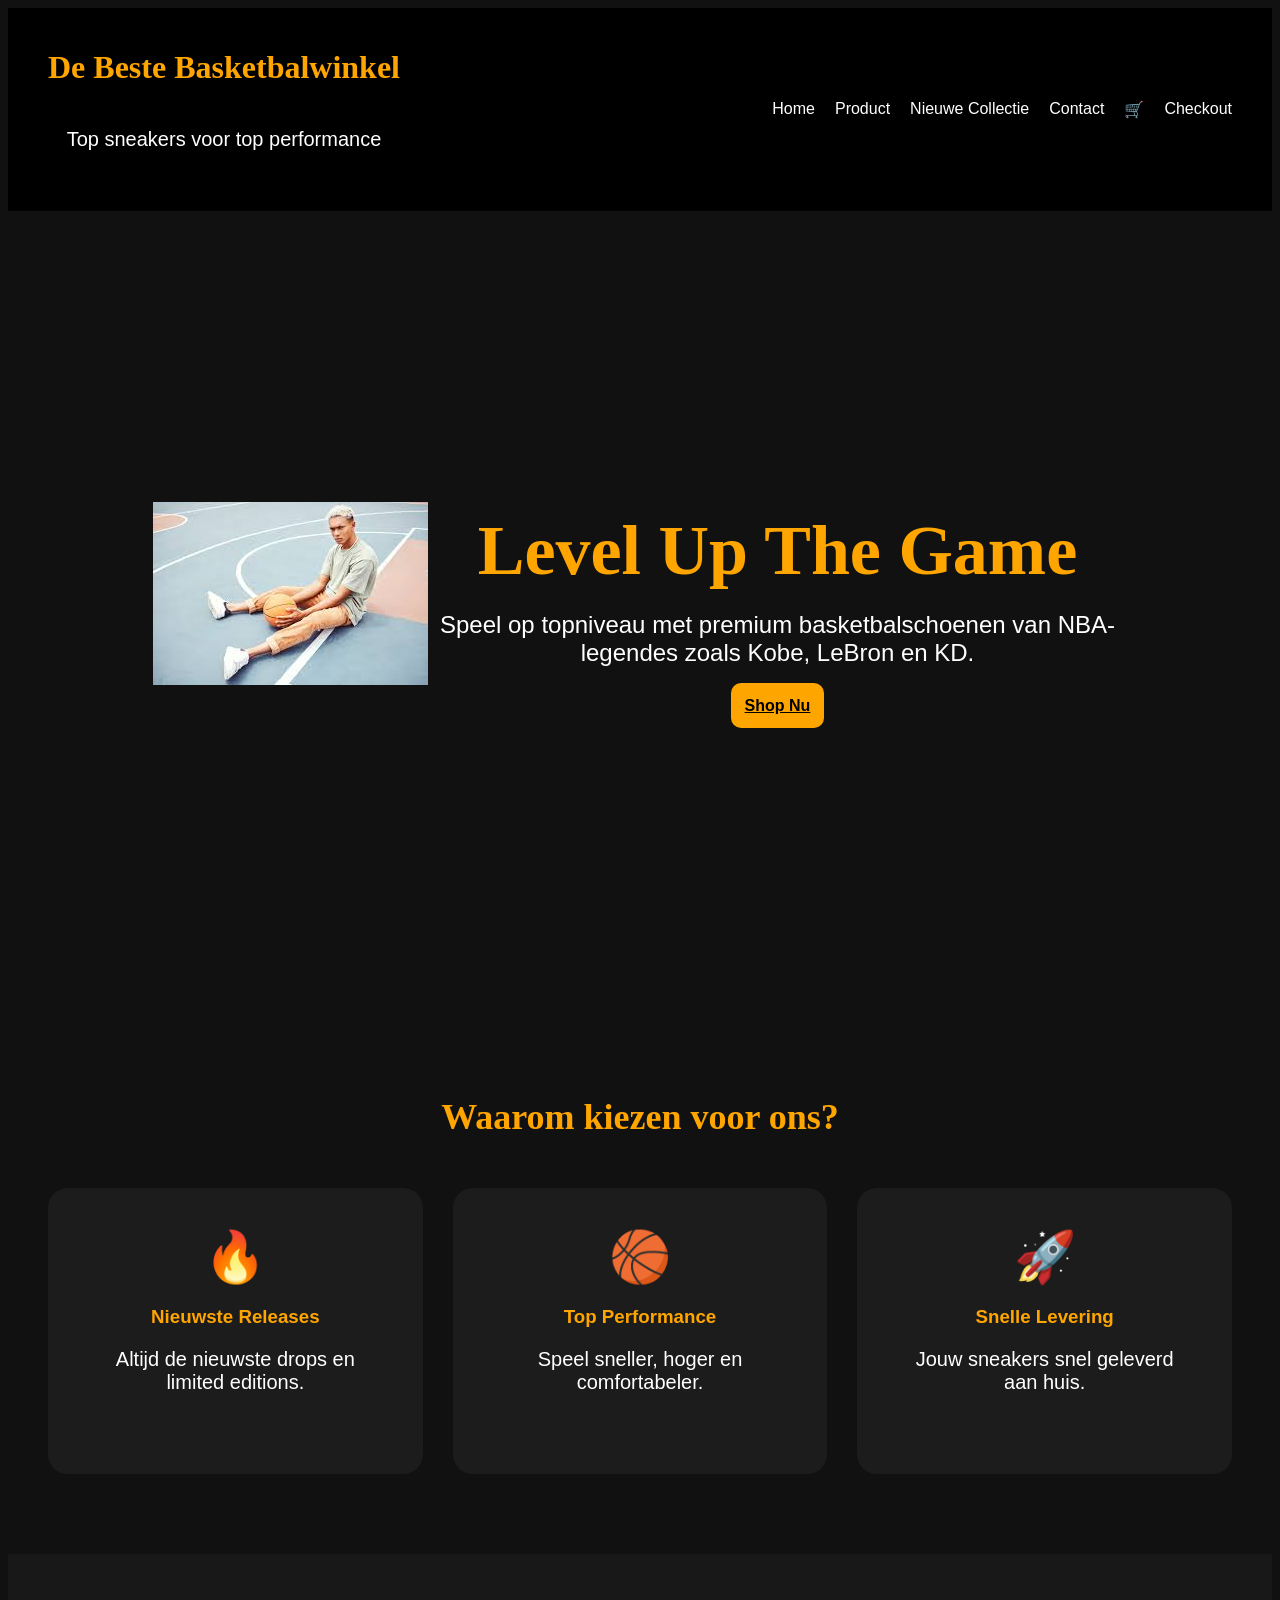
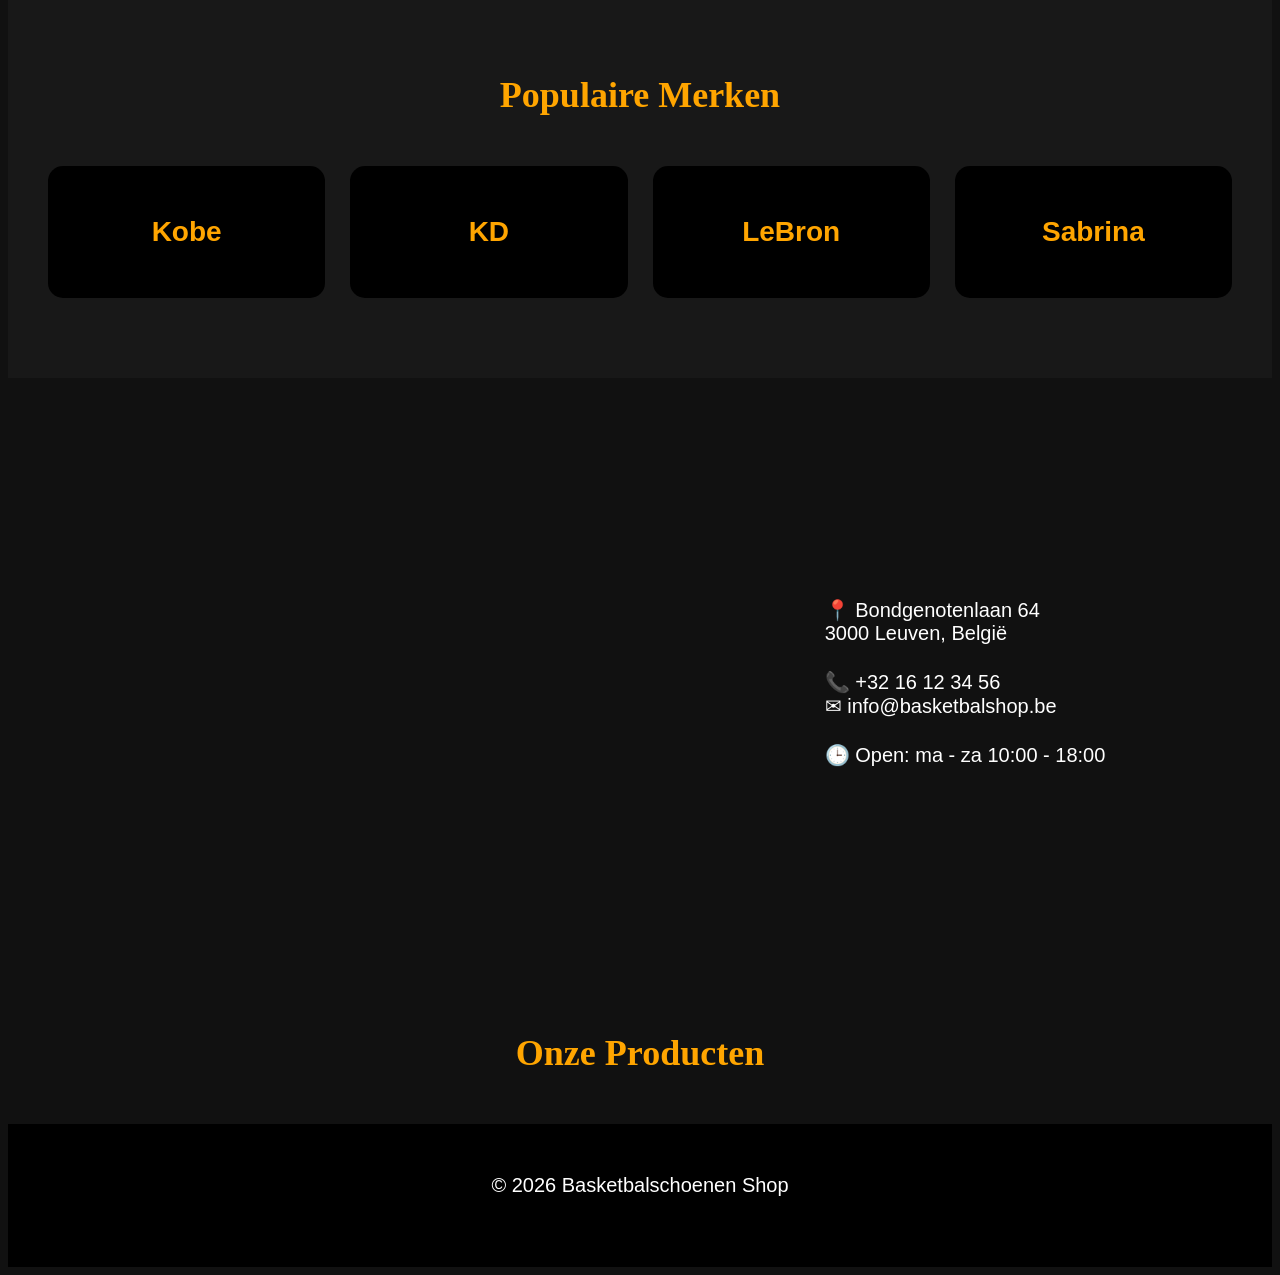
==== eindopdracht/index.html @ e30e9bcf "update" ====
<!DOCTYPE html>
<html lang="nl">
<head>
  <meta charset="UTF-8">
  <meta name="viewport" content="width=device-width, initial-scale=1.0">
  <title>Home - Basketbalschoenen</title>

  <link href="https://fonts.googleapis.com/css2?family=Playfair+Display:wght@400;700&display=swap" rel="stylesheet">
  <link rel="stylesheet" href="css/stylesheet.css">

  <script src="app.js" defer></script>
  <script src="javascript/script.js" defer></script>
  <script>
        // Vul de lijst zodra de pagina geladen is
        toonProducten();
    </script>
</head>

<body>

<header>
  <div class="title-box">
    <h1>De Beste Basketbalwinkel</h1>
    <p>Top sneakers voor top performance</p>
  </div>

  <nav>
    <a href="index.html">Home</a>
    <a href="product.html">Product</a>
    <a href="Nieuwe-collectie.html">Nieuwe Collectie</a>
    <a href="contact.html">Contact</a>
    <a href="winkelmandje.html">🛒</a>
    <a href="checkout.html">Checkout</a>
  </nav>
</header>

<!-- HERO -->
<section class="hero">

  <img src="afbeeldingen/background.jpg" class="hero-bg" alt="basketbal achtergrond">
  <div class="overlay"></div>

  <div class="hero-content">
    <h2>Level Up The Game</h2>

    <p>
      Speel op topniveau met premium basketbalschoenen van NBA-legendes zoals Kobe, LeBron en KD.
    </p>

    <!-- FIX: geen losse product.html meer -->
    <a href="#productenLijst" class="btn">Shop Nu</a>
  </div>

</section>

<!-- FEATURES -->
<section class="home-section">

  <h2>Waarom kiezen voor ons?</h2>

  <div class="grid-3">

    <div class="feature-box">
      <span>🔥</span>
      <h3>Nieuwste Releases</h3>
      <p>Altijd de nieuwste drops en limited editions.</p>
    </div>

    <div class="feature-box">
      <span>🏀</span>
      <h3>Top Performance</h3>
      <p>Speel sneller, hoger en comfortabeler.</p>
    </div>

    <div class="feature-box">
      <span>🚀</span>
      <h3>Snelle Levering</h3>
      <p>Jouw sneakers snel geleverd aan huis.</p>
    </div>

  </div>

</section>

<!-- BRANDS -->
<section class="brands">

  <h2>Populaire Merken</h2>

  <div class="brand-grid">

    <div class="brand-card">Kobe</div>
    <div class="brand-card">KD</div>
    <div class="brand-card">LeBron</div>
    <div class="brand-card">Sabrina</div>

  </div>
</section>

<!-- LOCATION -->
<section class="location-wrapper">

  <div class="location">
    <iframe src="https://www.google.com/maps/embed?pb=!1m18!1m12!1m3!1d1258.681137729597!2d4.707081265455961!3d50.88000497866437!2m3!1f0!2f0!3f0!3m2!1i1024!2i768!4f13.1!3m3!1m2!1s0x47c160d6bc8ad693%3A0x123373d90d53b047!2sBondgenotenlaan%2064%2C%203000%20Leuven!5e0!3m2!1snl!2sbe!4v1779960051372!5m2!1snl!2sbe"
      width="600"
      height="450"
      style="border:0;"
      allowfullscreen=""
      loading="lazy">
    </iframe>
  </div>

  <div class="location-info">
    <p>
      📍 Bondgenotenlaan 64<br>
      3000 Leuven, België
    </p>

    <p>
      📞 +32 16 12 34 56<br>
      ✉ info@basketbalshop.be
    </p>

    <p>
      🕒 Open: ma - za 10:00 - 18:00
    </p>
  </div>

</section>

<!-- 🆕 PRODUCTEN (FIX) -->
<section class="products-section">

  <h2>Onze Producten</h2>

  <ul id="productenLijst"></ul>

</section>

<footer>
  <p>© 2026 Basketbalschoenen Shop</p>
</footer>


</script>

</body>
</html>
---- eindopdracht/css/stylesheet.css ----
html {
  -webkit-box-sizing: border-box;
  -moz-box-sizing: border-box;
  box-sizing: border-box;
}

*, *:before, *:after {
  -webkit-box-sizing: inherit;
  -moz-box-sizing: inherit;
  box-sizing: inherit;
}

body {
    background: #111111;
    color: #FFFFFF;
    font-family: 'Poppins', sans-serif;
}
h1, h2 {
  font-family: 'Poppins', serif;
}

/* ALGEMEEN */

body p {
    text-align: center;
    color: #FFFFFF;
    margin-top: 20px;
    margin-bottom: 40px;
    font-size: 20px;
}

h2 {
    text-align: center;
    margin-top: 40px;
    font-size: 36px;
    color: #FFA500;
}

/* HEADER */

header {
    background: #000000;
    padding: 20px 40px;
    display: flex;
    justify-content: space-between;
    align-items: center;
    flex-wrap: wrap;
}

.title-box {
    display: flex;
    flex-direction: column;
}

header h1 {
    color: #FFA500;
    font-size: 32px;
}

nav {
    display: flex;
    gap: 20px;
    flex-wrap: wrap;
    justify-content: center;
}

nav a {
    color: #FFFFFF;
    text-decoration: none;
    font-size: 16px;
    position: relative;
}

nav a:hover {
    color: #FFA500;
}

nav a::after {
    position: absolute;
    left: 0;
    bottom: -5px;
    width: 0%;
    height: 2px;
    background: #FFA500;
}

nav a:hover::after {
    width: 100%;
}

/* HERO */

.hero {
    position: relative;
    height: 85vh;

    display: flex;
    justify-content: center;
    align-items: center;

    text-align: center;
}

.overlay {
    position: absolute;
    background: #000000;
}

.hero-content {
    position: relative;
    z-index: 2;
    max-width: 700px;
}

.hero-content h2 {
    font-size: 70px;
    color: #FFA500;
    margin-bottom: 20px;
}

.hero-content p {
    font-size: 24px;
    margin-bottom: 30px;
}

/* SEARCH */

.search-bar {
    display: flex;
    justify-content: center;
    margin-top: 30px;
    gap: 15px;
    flex-wrap: wrap;
}

.search-bar input,
#sortSelect {
    padding: 14px;
    border: none;
    border-radius: 10px;
    font-size: 16px;
}

.search-bar input {
    width: 320px;
}

/* FILTERS */

.filters {
    display: flex;
    justify-content: center;
    gap: 15px;
    margin-top: 30px;
    flex-wrap: wrap;
}

.filter-btn {
    padding: 12px 20px;
    border: none;
    border-radius: 10px;
    background: #FFA500;
    color: #000000;
    font-weight: bold;
}

.filter-btn:hover {
    background: #FFFFFF;
}

/* PRODUCTEN */

.products {
    display: flex;
    flex-wrap: wrap;
    justify-content: center;
    gap: 40px;
    padding: 40px;
}

/* CARDS */

.card {
    background: #1C1C1C;
    width: 300px;
    border-radius: 20px;
    overflow: hidden;
    border: 1px solid #222222;
}

.card img {
    width: 100%;
    height: 250px;
    display: block;
}

.card img {
    object-fit: cover; /* Zorgt dat alle afbeeldingen dezelfde grootte hebben zonder uitrekken */
}

.card-content {
    padding: 20px;
}

.card-content h3 {
    margin-bottom: 10px;
    font-size: 22px;
    line-height: 1.4;
}

.price {
    color: #FFA500;
    font-size: 24px;
    margin: 15px 0;
    font-weight: bold;
}

/* BUTTON */

.btn {
    width: 100%;
    padding: 14px;

    border: none;
    border-radius: 10px;

    background: #FFA500;
    color: #000000;

    font-size: 16px;
    font-weight: bold;
}

.btn:hover {
    background: #FFFFFF;
}

.checkout-container {
    display: flex;
    justify-content: center;
    margin: 40px 0;
}

.checkout-container .btn {
    width: 250px;
    text-align: center;
    text-decoration: none;
}
/* HOME */

.home-section {
    padding: 80px 40px;
}

.grid-3 {
    display: grid;
    grid-template-columns: repeat(auto-fit,minmax(250px,1fr));
    gap: 30px;
    margin-top: 50px;
}

.feature-box {
    background: #1C1C1C;
    padding: 40px;
    border-radius: 20px;
    text-align: center;
}

.feature-box span {
    font-size: 50px;
}

.feature-box h3 {
    margin: 20px 0;
    color: #FFA500;
}

/* BRANDS */

.brands {
    padding: 80px 40px;
    background: #181818;
}

.brand-grid {
    display: grid;
    grid-template-columns: repeat(auto-fit,minmax(200px,1fr));
    gap: 25px;
    margin-top: 50px;
}

.brand-card {
    background: #000000;
    padding: 50px;
    text-align: center;

    border-radius: 15px;

    font-size: 28px;
    font-weight: bold;

    color: #FFA500;
}

.brand-card:hover {
    background: #FFA500;
    color: #000000;
}

/* CONTACT */

.contact-container {
    max-width: 700px;
    margin: 50px auto;

    background: #1C1C1C;

    padding: 40px;
    border-radius: 15px;

    text-align: center;
}

.contact-container h2 {
    color: #FFA500;
    margin-bottom: 20px;
    font-size: 32px;
}

.contact-container p {
    margin-bottom: 30px;
    color: #CCCCCC;
}

.contact-form {
    display: flex;
    flex-direction: column;
    gap: 20px;
}

.contact-form input,
.contact-form textarea {
    padding: 14px;
    border: none;
    border-radius: 10px;
    font-size: 16px;
}

.contact-form label {
    text-align: left;
    font-weight: bold;
    color: #FFA500;
}

.error {
    color: #FF0000;
    font-size: 14px;
    text-align: left;
}

#successMessage {
    color: #90EE90;
    margin-top: 20px;
    font-weight: bold;
}

/* FOOTER */

footer {
    background: #000000;
    text-align: center;
    padding: 30px;
    margin-top: 50px;
    color: #999999;
}

/* ===== LOCATION SECTION ===== */
.location-wrapper {
    display: flex;
    justify-content: center;
    align-items: center;
    gap: 50px;
    padding: 80px 40px;
    flex-wrap: wrap; /* zorgt voor responsive gedrag op kleine schermen */
}

.location iframe {
    width: 600px;
    max-width: 100%;
    border-radius: 15px;
}

.location-info {
    max-width: 350px;
}

.location-info p {
    text-align: left;
    margin-bottom: 25px;
}
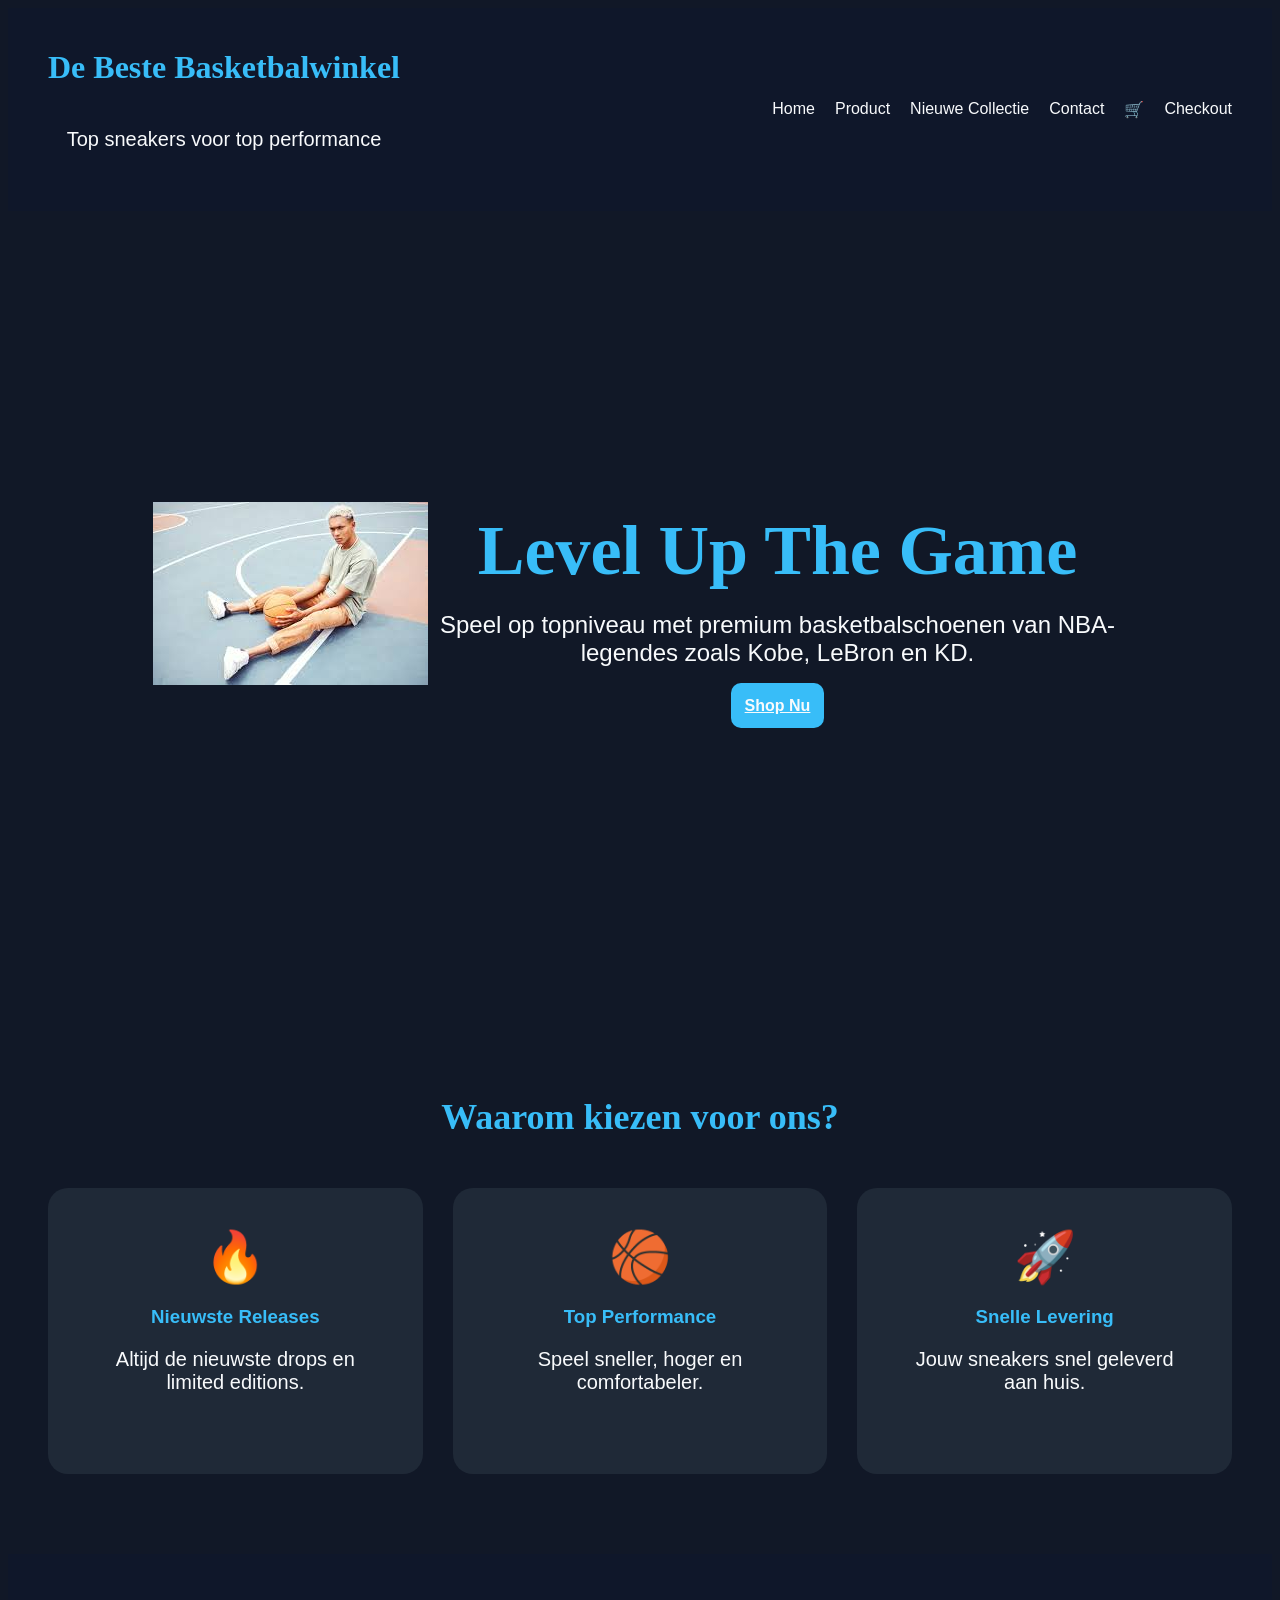
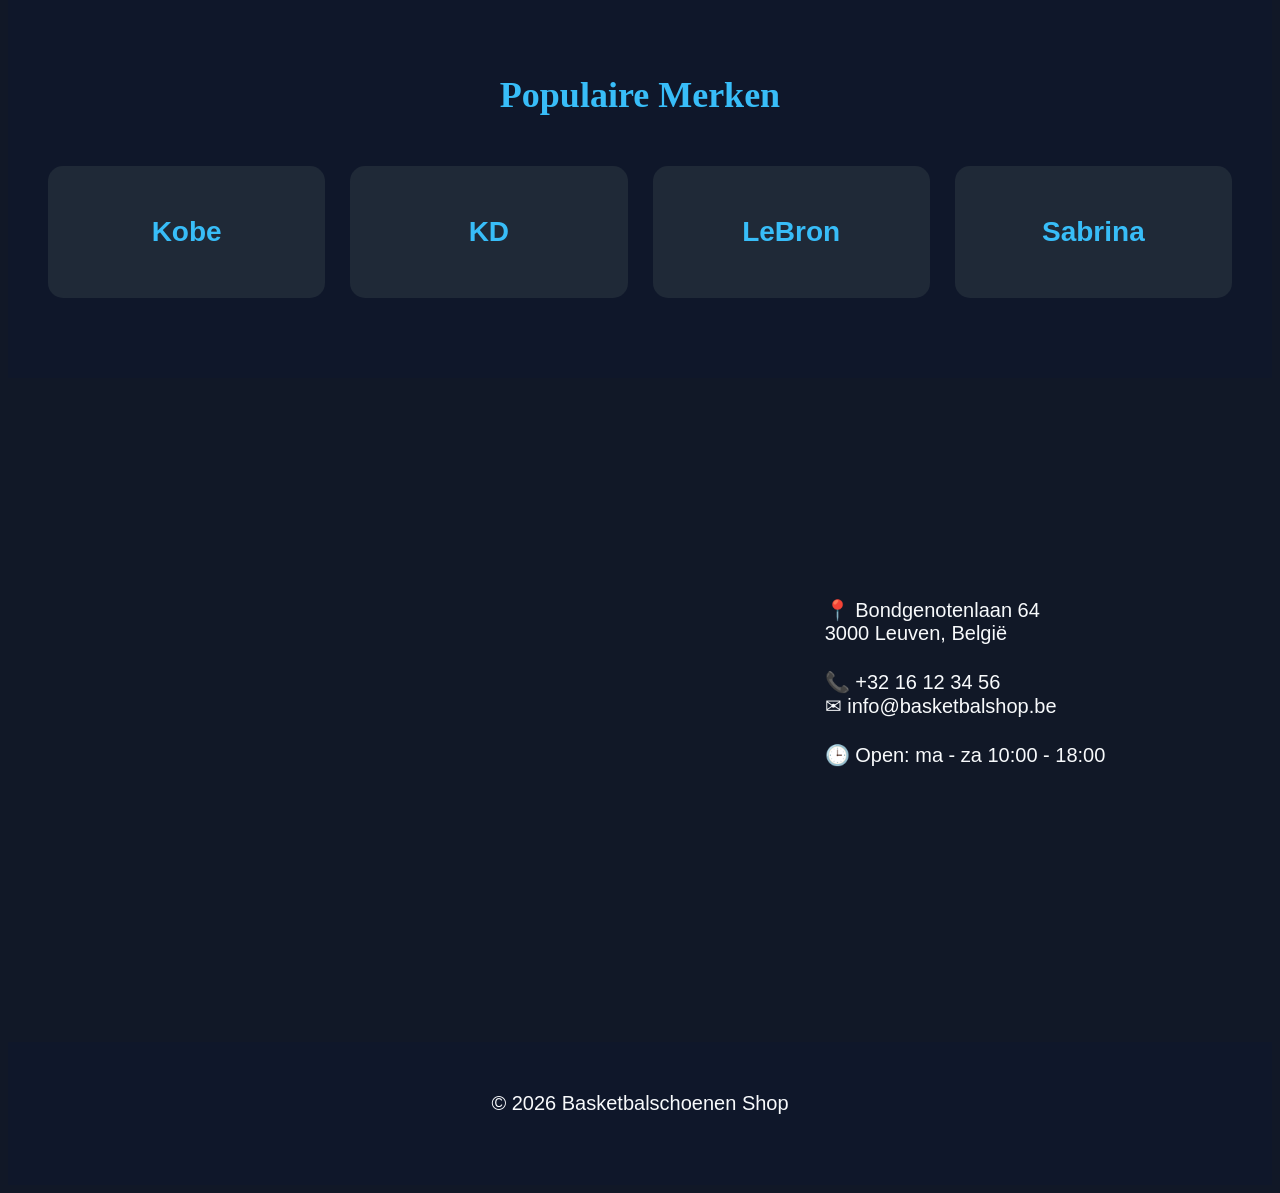
==== commit d510be30: "update index" ====
--- a/eindopdracht/index.html
+++ b/eindopdracht/index.html
@@ -128,15 +128,6 @@
 
 </section>
 
-<!-- 🆕 PRODUCTEN (FIX) -->
-<section class="products-section">
-
-  <h2>Onze Producten</h2>
-
-  <ul id="productenLijst"></ul>
-
-</section>
-
 <footer>
   <p>© 2026 Basketbalschoenen Shop</p>
 </footer>
--- a/eindopdracht/css/stylesheet.css
+++ b/eindopdracht/css/stylesheet.css
@@ -11,10 +11,11 @@
 }
 
 body {
-    background: #111111;
-    color: #FFFFFF;
+    background: #111827;
+    color: #F8FAFC;
     font-family: 'Poppins', sans-serif;
 }
+
 h1, h2 {
   font-family: 'Poppins', serif;
 }
@@ -23,7 +24,7 @@
 
 body p {
     text-align: center;
-    color: #FFFFFF;
+    color: #F8FAFC;
     margin-top: 20px;
     margin-bottom: 40px;
     font-size: 20px;
@@ -33,13 +34,13 @@
     text-align: center;
     margin-top: 40px;
     font-size: 36px;
-    color: #FFA500;
+    color: #38BDF8;
 }
 
 /* HEADER */
 
 header {
-    background: #000000;
+    background: #0F172A;
     padding: 20px 40px;
     display: flex;
     justify-content: space-between;
@@ -53,7 +54,7 @@
 }
 
 header h1 {
-    color: #FFA500;
+    color: #38BDF8;
     font-size: 32px;
 }
 
@@ -65,14 +66,14 @@
 }
 
 nav a {
-    color: #FFFFFF;
+    color: #F8FAFC;
     text-decoration: none;
     font-size: 16px;
     position: relative;
 }
 
 nav a:hover {
-    color: #FFA500;
+    color: #38BDF8;
 }
 
 nav a::after {
@@ -81,7 +82,7 @@
     bottom: -5px;
     width: 0%;
     height: 2px;
-    background: #FFA500;
+    background: #38BDF8;
 }
 
 nav a:hover::after {
@@ -103,7 +104,7 @@
 
 .overlay {
     position: absolute;
-    background: #000000;
+    background: #0F172A;
 }
 
 .hero-content {
@@ -114,7 +115,7 @@
 
 .hero-content h2 {
     font-size: 70px;
-    color: #FFA500;
+    color: #38BDF8;
     margin-bottom: 20px;
 }
 
@@ -139,6 +140,8 @@
     border: none;
     border-radius: 10px;
     font-size: 16px;
+    background: #F8FAFC;
+    color: #111827;
 }
 
 .search-bar input {
@@ -159,13 +162,13 @@
     padding: 12px 20px;
     border: none;
     border-radius: 10px;
-    background: #FFA500;
-    color: #000000;
+    background: #38BDF8;
+    color: #F8FAFC;
     font-weight: bold;
 }
 
 .filter-btn:hover {
-    background: #FFFFFF;
+    background: #0EA5E9;
 }
 
 /* PRODUCTEN */
@@ -181,11 +184,11 @@
 /* CARDS */
 
 .card {
-    background: #1C1C1C;
+    background: #1F2937;
     width: 300px;
     border-radius: 20px;
     overflow: hidden;
-    border: 1px solid #222222;
+    border: 1px solid #374151;
 }
 
 .card img {
@@ -195,7 +198,7 @@
 }
 
 .card img {
-    object-fit: cover; /* Zorgt dat alle afbeeldingen dezelfde grootte hebben zonder uitrekken */
+    object-fit: cover;
 }
 
 .card-content {
@@ -209,7 +212,7 @@
 }
 
 .price {
-    color: #FFA500;
+    color: #38BDF8;
     font-size: 24px;
     margin: 15px 0;
     font-weight: bold;
@@ -224,15 +227,15 @@
     border: none;
     border-radius: 10px;
 
-    background: #FFA500;
-    color: #000000;
+    background: #38BDF8;
+    color: #F8FAFC;
 
     font-size: 16px;
     font-weight: bold;
 }
 
 .btn:hover {
-    background: #FFFFFF;
+    background: #0EA5E9;
 }
 
 .checkout-container {
@@ -246,6 +249,7 @@
     text-align: center;
     text-decoration: none;
 }
+
 /* HOME */
 
 .home-section {
@@ -260,7 +264,7 @@
 }
 
 .feature-box {
-    background: #1C1C1C;
+    background: #1F2937;
     padding: 40px;
     border-radius: 20px;
     text-align: center;
@@ -272,14 +276,14 @@
 
 .feature-box h3 {
     margin: 20px 0;
-    color: #FFA500;
+    color: #38BDF8;
 }
 
 /* BRANDS */
 
 .brands {
     padding: 80px 40px;
-    background: #181818;
+    background: #0F172A;
 }
 
 .brand-grid {
@@ -290,7 +294,7 @@
 }
 
 .brand-card {
-    background: #000000;
+    background: #1F2937;
     padding: 50px;
     text-align: center;
 
@@ -299,12 +303,12 @@
     font-size: 28px;
     font-weight: bold;
 
-    color: #FFA500;
+    color: #38BDF8;
 }
 
 .brand-card:hover {
-    background: #FFA500;
-    color: #000000;
+    background: #38BDF8;
+    color: #F8FAFC;
 }
 
 /* CONTACT */
@@ -313,7 +317,7 @@
     max-width: 700px;
     margin: 50px auto;
 
-    background: #1C1C1C;
+    background: #1F2937;
 
     padding: 40px;
     border-radius: 15px;
@@ -322,14 +326,14 @@
 }
 
 .contact-container h2 {
-    color: #FFA500;
+    color: #38BDF8;
     margin-bottom: 20px;
     font-size: 32px;
 }
 
 .contact-container p {
     margin-bottom: 30px;
-    color: #CCCCCC;
+    color: #CBD5E1;
 }
 
 .contact-form {
@@ -344,22 +348,24 @@
     border: none;
     border-radius: 10px;
     font-size: 16px;
+    background: #F8FAFC;
+    color: #111827;
 }
 
 .contact-form label {
     text-align: left;
     font-weight: bold;
-    color: #FFA500;
+    color: #38BDF8;
 }
 
 .error {
-    color: #FF0000;
+    color: #EF4444;
     font-size: 14px;
     text-align: left;
 }
 
 #successMessage {
-    color: #90EE90;
+    color: #38BDF8;
     margin-top: 20px;
     font-weight: bold;
 }
@@ -367,21 +373,22 @@
 /* FOOTER */
 
 footer {
-    background: #000000;
+    background: #0F172A;
     text-align: center;
     padding: 30px;
     margin-top: 50px;
-    color: #999999;
+    color: #94A3B8;
 }
 
 /* ===== LOCATION SECTION ===== */
+
 .location-wrapper {
     display: flex;
     justify-content: center;
     align-items: center;
     gap: 50px;
     padding: 80px 40px;
-    flex-wrap: wrap; /* zorgt voor responsive gedrag op kleine schermen */
+    flex-wrap: wrap;
 }
 
 .location iframe {
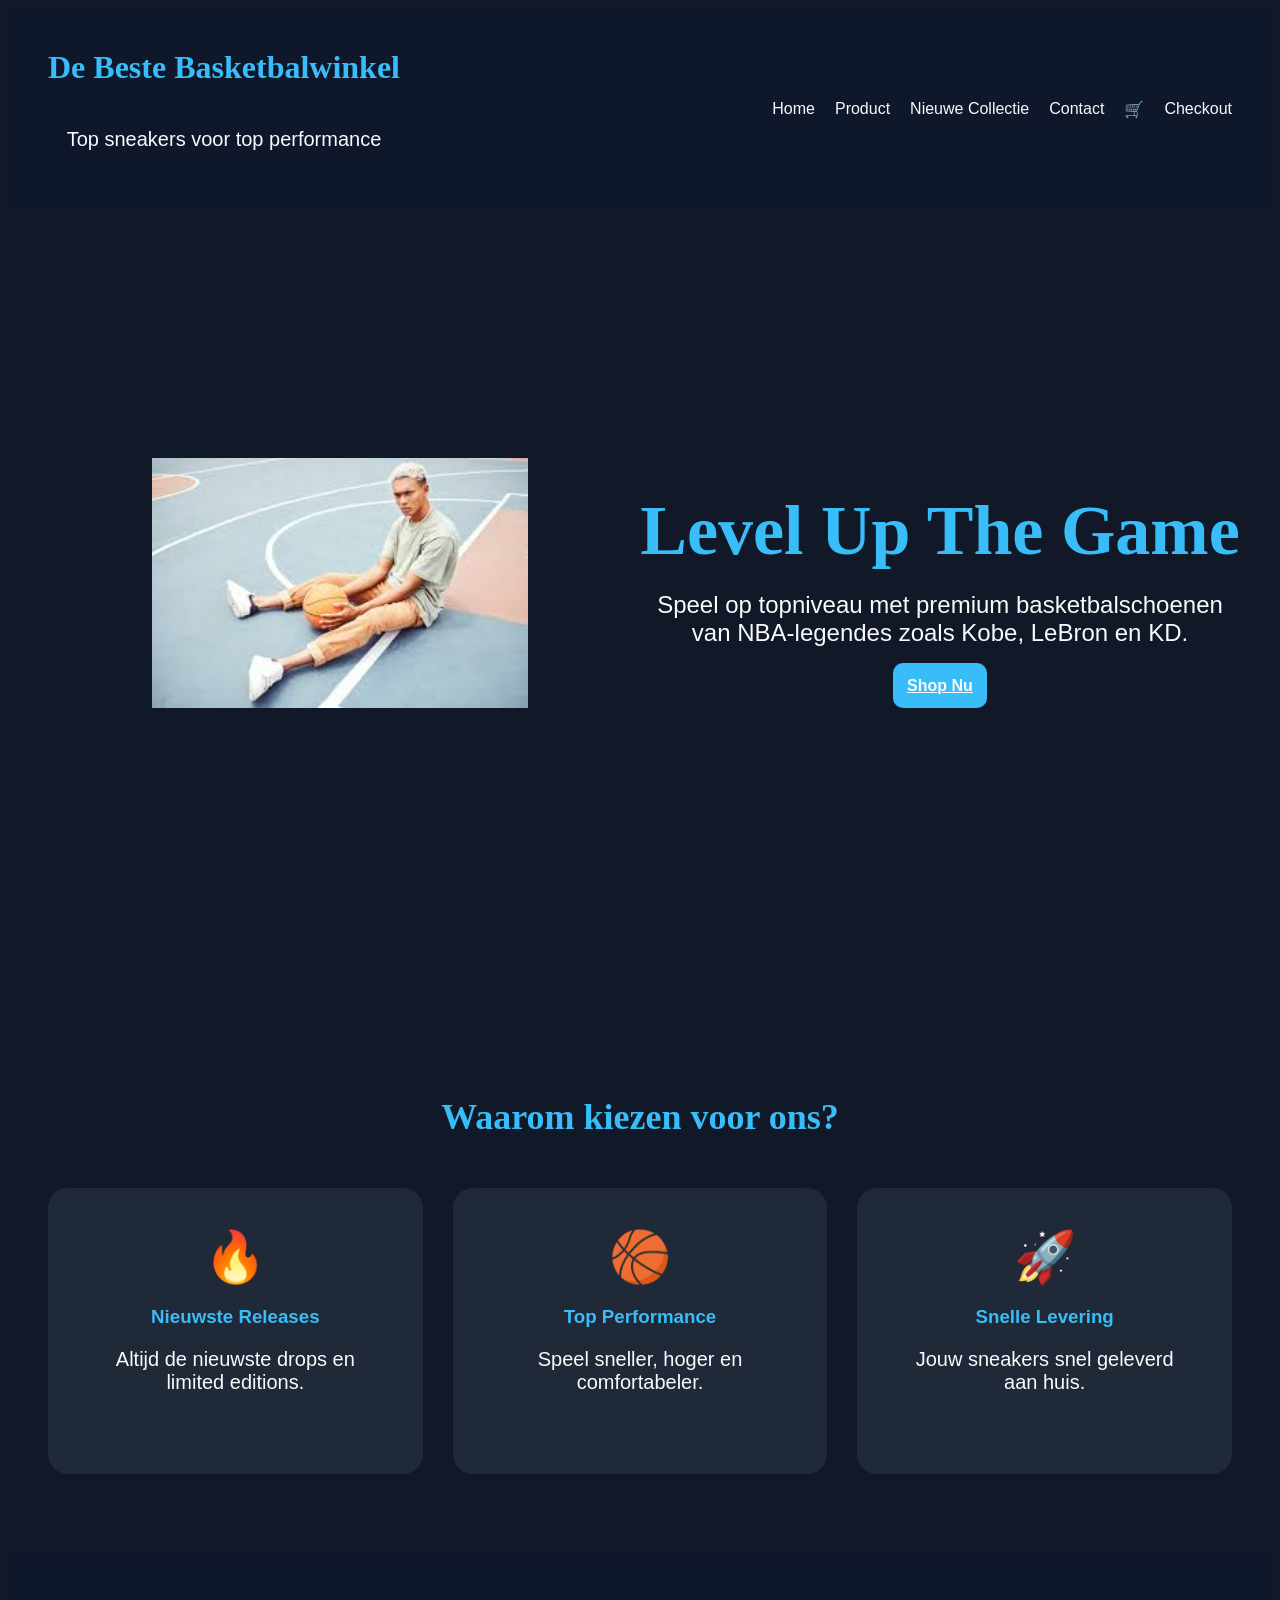
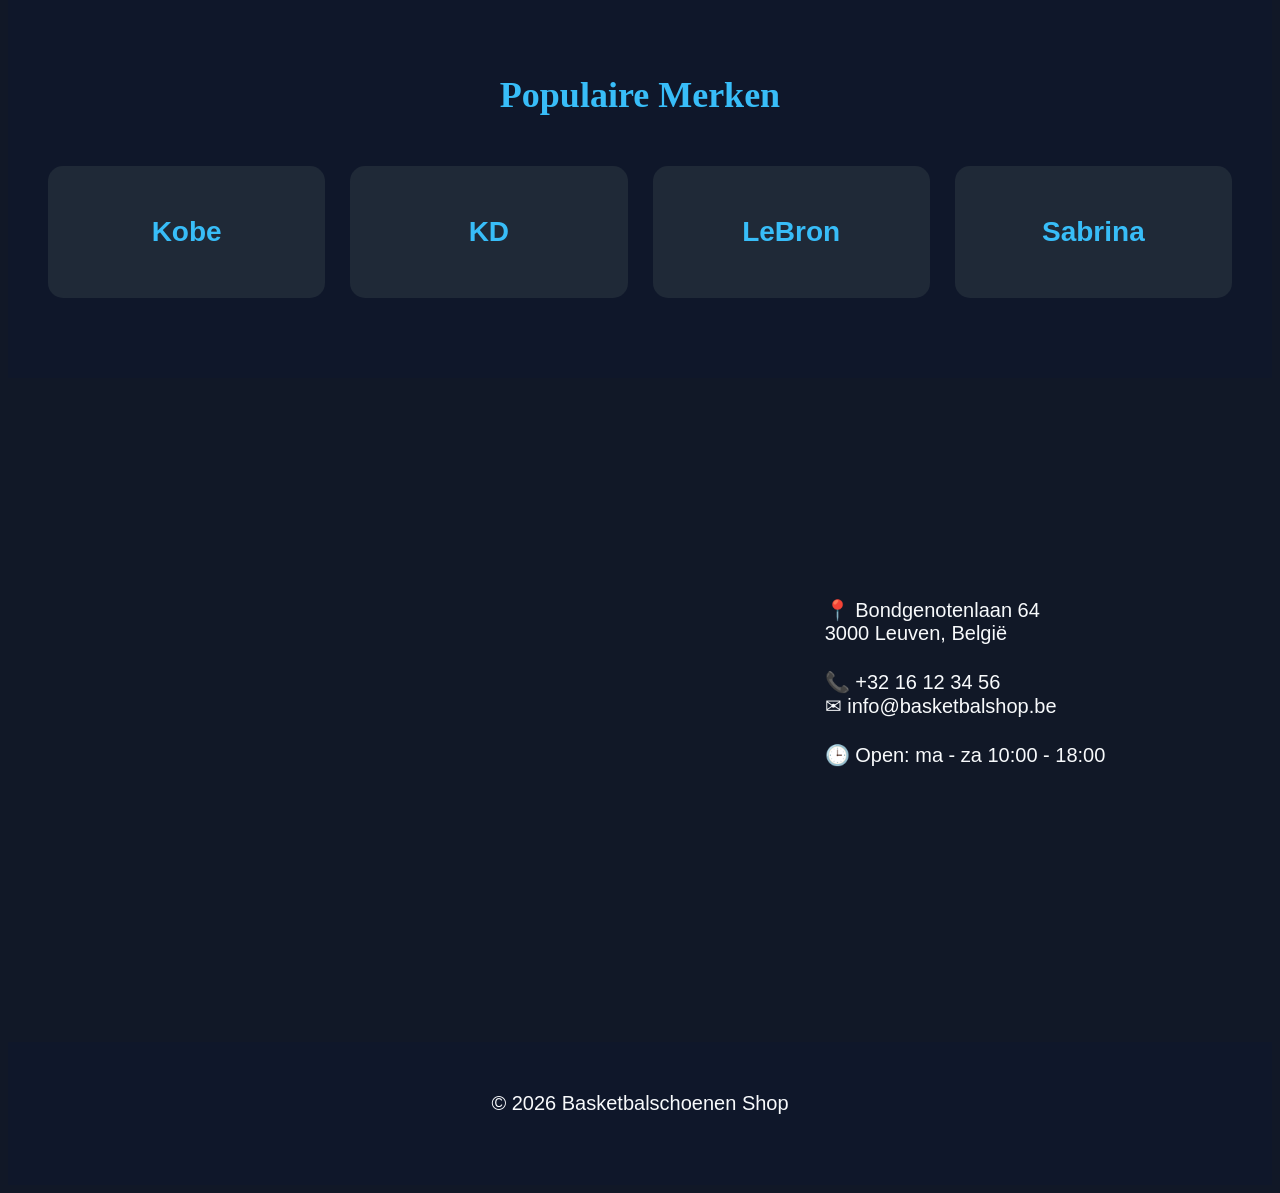
==== commit a9d8eb9c: "update" ====
--- a/eindopdracht/index.html
+++ b/eindopdracht/index.html
@@ -10,10 +10,6 @@
 
   <script src="app.js" defer></script>
   <script src="javascript/script.js" defer></script>
-  <script>
-        // Vul de lijst zodra de pagina geladen is
-        toonProducten();
-    </script>
 </head>
 
 <body>
@@ -37,22 +33,17 @@
 <!-- HERO -->
 <section class="hero">
 
-  <img src="afbeeldingen/background.jpg" class="hero-bg" alt="basketbal achtergrond">
-  <div class="overlay"></div>
-
-  <div class="hero-content">
+ <div class="hero-content">
+  <img src="afbeeldingen/background.jpg" alt="basketbal achtergrond" class="hero-img">
+  
+  <div class="hero-text">
     <h2>Level Up The Game</h2>
-
-    <p>
-      Speel op topniveau met premium basketbalschoenen van NBA-legendes zoals Kobe, LeBron en KD.
-    </p>
-
-    <!-- FIX: geen losse product.html meer -->
-    <a href="#productenLijst" class="btn">Shop Nu</a>
+    <p>Speel op topniveau met premium basketbalschoenen van NBA-legendes zoals Kobe, LeBron en KD.</p>
+    <a href="product.html" class="btn">Shop Nu</a>
   </div>
+</div>
 
 </section>
-
 <!-- FEATURES -->
 <section class="home-section">
 
--- a/eindopdracht/css/stylesheet.css
+++ b/eindopdracht/css/stylesheet.css
@@ -1,3 +1,4 @@
+/* Algemene box-sizing instellingen */
 html {
   -webkit-box-sizing: border-box;
   -moz-box-sizing: border-box;
@@ -10,10 +11,11 @@
   box-sizing: inherit;
 }
 
+/* Body styling */
 body {
-    background: #111827;
-    color: #F8FAFC;
-    font-family: 'Poppins', sans-serif;
+  background: #111827;
+  color: #F8FAFC;
+  font-family: 'Poppins', sans-serif;
 }
 
 h1, h2 {
@@ -23,385 +25,428 @@
 /* ALGEMEEN */
 
 body p {
-    text-align: center;
-    color: #F8FAFC;
-    margin-top: 20px;
-    margin-bottom: 40px;
-    font-size: 20px;
+  text-align: center;
+  color: #F8FAFC;
+  margin-top: 20px;
+  margin-bottom: 40px;
+  font-size: 20px;
 }
 
 h2 {
-    text-align: center;
-    margin-top: 40px;
-    font-size: 36px;
-    color: #38BDF8;
+  text-align: center;
+  margin-top: 40px;
+  font-size: 36px;
+  color: #38BDF8;
 }
 
 /* HEADER */
 
 header {
-    background: #0F172A;
-    padding: 20px 40px;
-    display: flex;
-    justify-content: space-between;
-    align-items: center;
-    flex-wrap: wrap;
+  background: #0F172A;
+  padding: 20px 40px;
+  display: flex;
+  justify-content: space-between;
+  align-items: center;
+  flex-wrap: wrap;
 }
 
 .title-box {
-    display: flex;
-    flex-direction: column;
+  display: flex;
+  flex-direction: column;
 }
 
 header h1 {
-    color: #38BDF8;
-    font-size: 32px;
+  color: #38BDF8;
+  font-size: 32px;
 }
 
 nav {
-    display: flex;
-    gap: 20px;
-    flex-wrap: wrap;
-    justify-content: center;
+  display: flex;
+  gap: 20px;
+  flex-wrap: wrap;
+  justify-content: center;
 }
 
 nav a {
-    color: #F8FAFC;
-    text-decoration: none;
-    font-size: 16px;
-    position: relative;
+  color: #F8FAFC;
+  text-decoration: none;
+  font-size: 16px;
+  position: relative;
 }
 
 nav a:hover {
-    color: #38BDF8;
+  color: #38BDF8;
 }
 
 nav a::after {
-    position: absolute;
-    left: 0;
-    bottom: -5px;
-    width: 0%;
-    height: 2px;
-    background: #38BDF8;
+  position: absolute;
+  left: 0;
+  bottom: -5px;
+  width: 0%;
+  height: 2px;
+  background: #38BDF8;
 }
 
 nav a:hover::after {
-    width: 100%;
+  width: 100%;
 }
 
 /* HERO */
 
 .hero {
-    position: relative;
-    height: 85vh;
-
-    display: flex;
-    justify-content: center;
-    align-items: center;
-
-    text-align: center;
-}
-
-.overlay {
-    position: absolute;
-    background: #0F172A;
-}
-
+  position: relative;
+  height: 85vh;
+  display: flex;
+  justify-content: center;
+  align-items: center;
+  text-align: center;
+  padding: 20px; /* extra padding voor mobiele weergave */
+}
+
+/* Aangepaste styling voor hero-content om afbeelding links naast tekst te plaatsen */
 .hero-content {
-    position: relative;
-    z-index: 2;
-    max-width: 700px;
+  display: flex; /* Flexbox voor naast elkaar plaatsen */
+  align-items: center;
+  justify-content: center;
+  max-width: 1200px; /* maximale breedte */
+  width: 100%;
+  gap: 0px; /* ruimte tussen afbeelding en tekst */
+}
+
+/* Verwijder de absolute positionering van de afbeelding */
+.hero-img {
+  width: 50%; /* breedte van de afbeelding */
+  max-width: 600px; /* maximale breedte */
+  height: auto;
+  border-radius: 8px;
+}
+
+.hero-text {
+  flex: 1;
 }
 
 .hero-content h2 {
-    font-size: 70px;
-    color: #38BDF8;
-    margin-bottom: 20px;
+  font-size: 70px;
+  color: #38BDF8;
+  margin-bottom: 0px;
+  margin: 0; 
 }
 
 .hero-content p {
-    font-size: 24px;
-    margin-bottom: 30px;
+  font-size: 24px;
+  margin-bottom: 30px;
 }
 
 /* SEARCH */
 
 .search-bar {
-    display: flex;
-    justify-content: center;
-    margin-top: 30px;
-    gap: 15px;
-    flex-wrap: wrap;
+  display: flex;
+  justify-content: center;
+  margin-top: 30px;
+  gap: 15px;
+  flex-wrap: wrap;
 }
 
 .search-bar input,
 #sortSelect {
-    padding: 14px;
-    border: none;
-    border-radius: 10px;
-    font-size: 16px;
-    background: #F8FAFC;
-    color: #111827;
+  padding: 14px;
+  border: none;
+  border-radius: 10px;
+  font-size: 16px;
+  background: #F8FAFC;
+  color: #111827;
 }
 
 .search-bar input {
-    width: 320px;
+  width: 320px;
 }
 
 /* FILTERS */
 
 .filters {
-    display: flex;
-    justify-content: center;
-    gap: 15px;
-    margin-top: 30px;
-    flex-wrap: wrap;
+  display: flex;
+  justify-content: center;
+  gap: 15px;
+  margin-top: 30px;
+  flex-wrap: wrap;
 }
 
 .filter-btn {
-    padding: 12px 20px;
-    border: none;
-    border-radius: 10px;
-    background: #38BDF8;
-    color: #F8FAFC;
-    font-weight: bold;
+  padding: 12px 20px;
+  border: none;
+  border-radius: 10px;
+  background: #38BDF8;
+  color: #F8FAFC;
+  font-weight: bold;
 }
 
 .filter-btn:hover {
-    background: #0EA5E9;
+  background: #0EA5E9;
 }
 
 /* PRODUCTEN */
 
 .products {
-    display: flex;
-    flex-wrap: wrap;
-    justify-content: center;
-    gap: 40px;
-    padding: 40px;
-}
-
-/* CARDS */
+  display: flex;
+  flex-wrap: wrap;
+  justify-content: center;
+  gap: 40px;
+  padding: 40px;
+}
+
+/* GESTANDAARDISEERDE KAARTEN */
 
 .card {
-    background: #1F2937;
-    width: 300px;
-    border-radius: 20px;
-    overflow: hidden;
-    border: 1px solid #374151;
-}
-
+  background: #1F2937;
+  width: 300px; /* vaste breedte voor consistentie */
+  border-radius: 20px;
+  overflow: hidden;
+  border: 1px solid #374151;
+  display: flex;
+  flex-direction: column;
+  align-items: center;
+  padding: 20px;
+  box-shadow: 0 4px 8px rgba(0,0,0,0.2);
+  transition: transform 0.2s;
+}
+
+/* Afbeeldingen binnen kaarten: uniform formaat en stijl */
 .card img {
-    width: 100%;
-    height: 250px;
-    display: block;
-}
-
-.card img {
-    object-fit: cover;
-}
-
+  width: 100%;
+  height: 250px; /* vaste hoogte voor alle afbeeldingen */
+  object-fit: cover; /* afbeelding vult vakje zonder te vervormen */
+  border-radius: 8px;
+  margin-bottom: 15px;
+}
+
+/* Algemene afbeelding styling voor alle afbeeldingen */
+img {
+  max-width: 100%;
+  max-height: 250px;
+  height: auto;
+  object-fit: contain;
+  display: block;
+  margin: 0 auto 20px;
+  border-radius: 8px;
+}
+
+/* Inhoud binnen kaart */
 .card-content {
-    padding: 20px;
+  padding: 20px;
+  text-align: center;
 }
 
 .card-content h3 {
-    margin-bottom: 10px;
-    font-size: 22px;
-    line-height: 1.4;
+  margin-bottom: 10px;
+  font-size: 20px;
+  line-height: 1.4;
+  color: #F8FAFC;
 }
 
 .price {
-    color: #38BDF8;
-    font-size: 24px;
-    margin: 15px 0;
-    font-weight: bold;
+  font-size: 22px;
+  color: #38BDF8;
+  margin: 10px 0;
+  font-weight: bold;
+}
+
+.in-winkelmand {
+  background-color: #38BDF8;
+  color: #fff;
+  padding: 10px 20px;
+  border-radius: 10px;
+  text-align: center;
+  width: 100%;
+  font-size: 16px;
+  font-weight: bold;
+  cursor: pointer;
+  margin-top: 10px;
+  transition: background-color 0.2s;
+}
+
+.in-winkelmand:hover {
+  background-color: #0EA5E9;
 }
 
 /* BUTTON */
 
 .btn {
-    width: 100%;
-    padding: 14px;
-
-    border: none;
-    border-radius: 10px;
-
-    background: #38BDF8;
-    color: #F8FAFC;
-
-    font-size: 16px;
-    font-weight: bold;
+  width: 100%;
+  padding: 14px;
+  border: none;
+  border-radius: 10px;
+  background: #38BDF8;
+  color: #F8FAFC;
+  font-size: 16px;
+  font-weight: bold;
 }
 
 .btn:hover {
-    background: #0EA5E9;
+  background: #0EA5E9;
 }
 
 .checkout-container {
-    display: flex;
-    justify-content: center;
-    margin: 40px 0;
+  display: flex;
+  justify-content: center;
+  margin: 40px 0;
 }
 
 .checkout-container .btn {
-    width: 250px;
-    text-align: center;
-    text-decoration: none;
+  width: 250px;
+  text-align: center;
+  text-decoration: none;
 }
 
 /* HOME */
 
 .home-section {
-    padding: 80px 40px;
+  padding: 80px 40px;
 }
 
 .grid-3 {
-    display: grid;
-    grid-template-columns: repeat(auto-fit,minmax(250px,1fr));
-    gap: 30px;
-    margin-top: 50px;
+  display: grid;
+  grid-template-columns: repeat(auto-fit, minmax(250px, 1fr));
+  gap: 30px;
+  margin-top: 50px;
 }
 
 .feature-box {
-    background: #1F2937;
-    padding: 40px;
-    border-radius: 20px;
-    text-align: center;
+  background: #1F2937;
+  padding: 40px;
+  border-radius: 20px;
+  text-align: center;
 }
 
 .feature-box span {
-    font-size: 50px;
+  font-size: 50px;
 }
 
 .feature-box h3 {
-    margin: 20px 0;
-    color: #38BDF8;
+  margin: 20px 0;
+  color: #38BDF8;
 }
 
 /* BRANDS */
 
 .brands {
-    padding: 80px 40px;
-    background: #0F172A;
+  padding: 80px 40px;
+  background: #0F172A;
 }
 
 .brand-grid {
-    display: grid;
-    grid-template-columns: repeat(auto-fit,minmax(200px,1fr));
-    gap: 25px;
-    margin-top: 50px;
+  display: grid;
+  grid-template-columns: repeat(auto-fit, minmax(200px, 1fr));
+  gap: 25px;
+  margin-top: 50px;
 }
 
 .brand-card {
-    background: #1F2937;
-    padding: 50px;
-    text-align: center;
-
-    border-radius: 15px;
-
-    font-size: 28px;
-    font-weight: bold;
-
-    color: #38BDF8;
+  background: #1F2937;
+  padding: 50px;
+  text-align: center;
+  border-radius: 15px;
+  font-size: 28px;
+  font-weight: bold;
+  color: #38BDF8;
 }
 
 .brand-card:hover {
-    background: #38BDF8;
-    color: #F8FAFC;
+  background: #38BDF8;
+  color: #F8FAFC;
 }
 
 /* CONTACT */
 
 .contact-container {
-    max-width: 700px;
-    margin: 50px auto;
-
-    background: #1F2937;
-
-    padding: 40px;
-    border-radius: 15px;
-
-    text-align: center;
+  max-width: 700px;
+  margin: 50px auto;
+  background: #1F2937;
+  padding: 40px;
+  border-radius: 15px;
+  text-align: center;
 }
 
 .contact-container h2 {
-    color: #38BDF8;
-    margin-bottom: 20px;
-    font-size: 32px;
+  color: #38BDF8;
+  margin-bottom: 20px;
+  font-size: 32px;
 }
 
 .contact-container p {
-    margin-bottom: 30px;
-    color: #CBD5E1;
+  margin-bottom: 30px;
+  color: #CBD5E1;
 }
 
 .contact-form {
-    display: flex;
-    flex-direction: column;
-    gap: 20px;
+  display: flex;
+  flex-direction: column;
+  gap: 20px;
 }
 
 .contact-form input,
 .contact-form textarea {
-    padding: 14px;
-    border: none;
-    border-radius: 10px;
-    font-size: 16px;
-    background: #F8FAFC;
-    color: #111827;
+  padding: 14px;
+  border: none;
+  border-radius: 10px;
+  font-size: 16px;
+  background: #F8FAFC;
+  color: #111827;
 }
 
 .contact-form label {
-    text-align: left;
-    font-weight: bold;
-    color: #38BDF8;
+  text-align: left;
+  font-weight: bold;
+  color: #38BDF8;
 }
 
 .error {
-    color: #EF4444;
-    font-size: 14px;
-    text-align: left;
+  color: #EF4444;
+  font-size: 14px;
+  text-align: left;
 }
 
 #successMessage {
-    color: #38BDF8;
-    margin-top: 20px;
-    font-weight: bold;
+  color: #38BDF8;
+  margin-top: 20px;
+  font-weight: bold;
 }
 
 /* FOOTER */
 
 footer {
-    background: #0F172A;
-    text-align: center;
-    padding: 30px;
-    margin-top: 50px;
-    color: #94A3B8;
+  background: #0F172A;
+  text-align: center;
+  padding: 30px;
+  margin-top: 50px;
+  color: #94A3B8;
 }
 
 /* ===== LOCATION SECTION ===== */
 
 .location-wrapper {
-    display: flex;
-    justify-content: center;
-    align-items: center;
-    gap: 50px;
-    padding: 80px 40px;
-    flex-wrap: wrap;
+  display: flex;
+  justify-content: center;
+  align-items: center;
+  gap: 50px;
+  padding: 80px 40px;
+  flex-wrap: wrap;
 }
 
 .location iframe {
-    width: 600px;
-    max-width: 100%;
-    border-radius: 15px;
+  width: 600px;
+  max-width: 100%;
+  border-radius: 15px;
 }
 
 .location-info {
-    max-width: 350px;
+  max-width: 350px;
 }
 
 .location-info p {
-    text-align: left;
-    margin-bottom: 25px;
-}
+  text-align: left;
+  margin-bottom: 25px;
+}
+
+main {
+  display: none;
+}
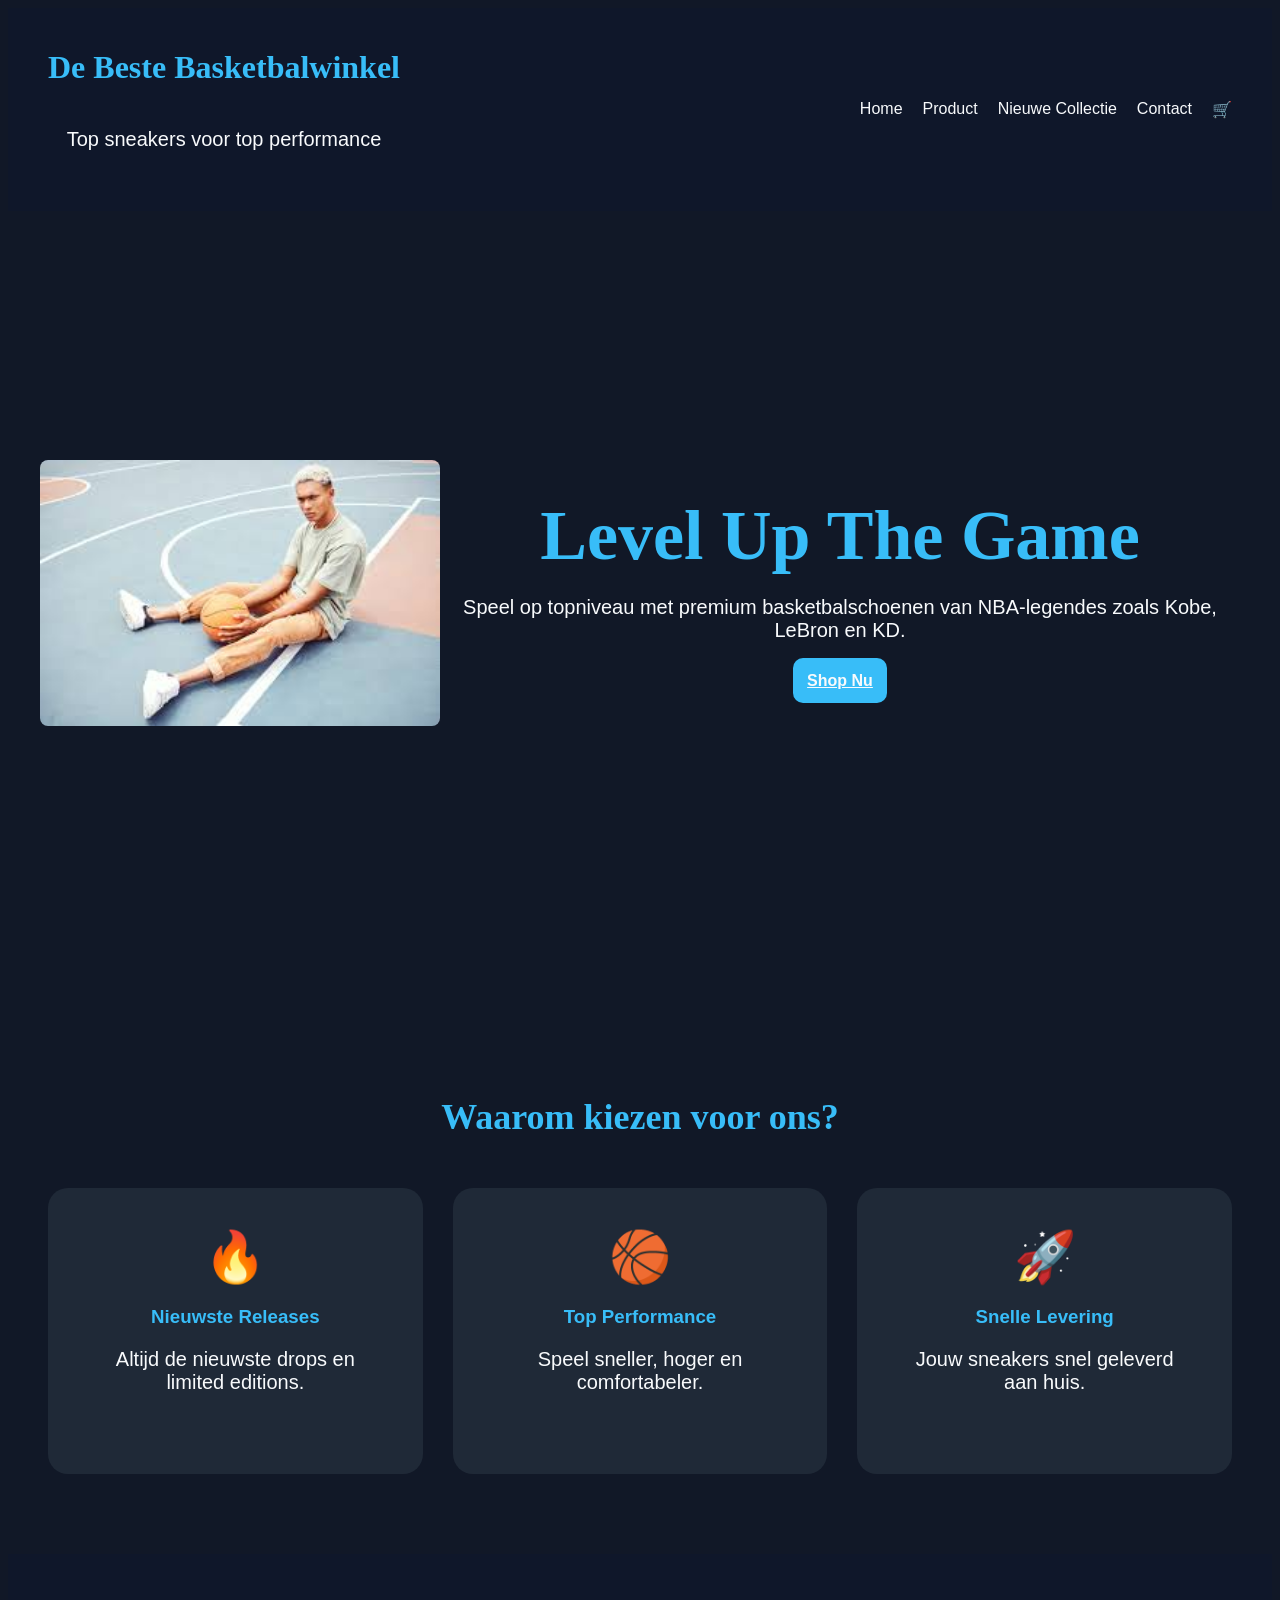
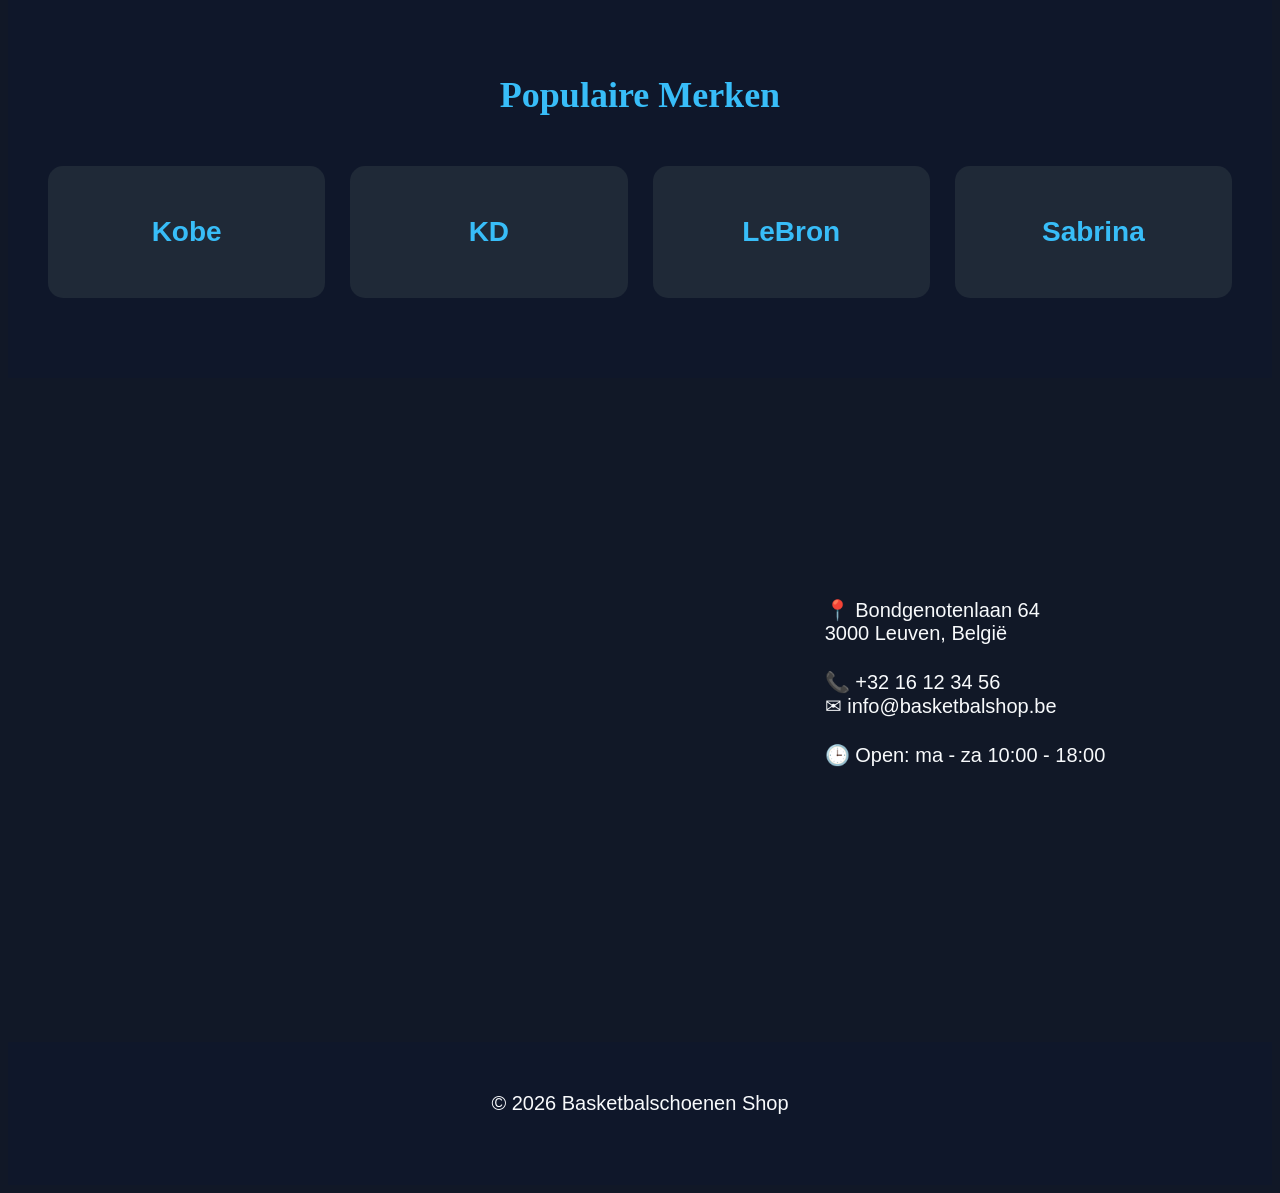
==== commit 337a6f09: "update css + html" ====
--- a/eindopdracht/index.html
+++ b/eindopdracht/index.html
@@ -26,7 +26,6 @@
     <a href="Nieuwe-collectie.html">Nieuwe Collectie</a>
     <a href="contact.html">Contact</a>
     <a href="winkelmandje.html">🛒</a>
-    <a href="checkout.html">Checkout</a>
   </nav>
 </header>
 
--- a/eindopdracht/css/stylesheet.css
+++ b/eindopdracht/css/stylesheet.css
@@ -1,58 +1,59 @@
 /* Algemene box-sizing instellingen */
 html {
-  -webkit-box-sizing: border-box;
-  -moz-box-sizing: border-box;
-  box-sizing: border-box;
-}
-
+  -webkit-box-sizing: border-box; /* Chrome, Safari, Opera */
+  -moz-box-sizing: border-box;    /* Firefox */
+  box-sizing: border-box;         /* Moderne browsers */
+}
 *, *:before, *:after {
-  -webkit-box-sizing: inherit;
+  -webkit-box-sizing: inherit; /* Erfenis voor alle elementen en pseudo-elementen */
   -moz-box-sizing: inherit;
   box-sizing: inherit;
 }
 
 /* Body styling */
 body {
-  background: #111827;
-  color: #F8FAFC;
+  background: #111827; 
+  color: #F8FAFC;  
   font-family: 'Poppins', sans-serif;
 }
 
+/* Koppen (h1, h2) */
 h1, h2 {
   font-family: 'Poppins', serif;
 }
 
-/* ALGEMEEN */
-
+/* ALGEMENE tekststijl */
 body p {
   text-align: center;
   color: #F8FAFC;
-  margin-top: 20px;
+  margin-top: 20px;  /* Voegt ruimte toe boven het element. Het is de afstand tussen de bovenkant van het element en het element erboven */
   margin-bottom: 40px;
-  font-size: 20px;
-}
-
+  font-size: 20px; /* Bepaalt de grootte van de tekst in een element. Hoe groter de waarde, hoe groter de tekst */
+}
+
+/* Koptekst h2 */
 h2 {
-  text-align: center;
+  text-align: center; /* Tekst wordt gecentreerd binnen het element */
   margin-top: 40px;
   font-size: 36px;
-  color: #38BDF8;
-}
-
-/* HEADER */
+  color: #38BDF8; 
+}
+
+/* HEADER sectie */
 
 header {
   background: #0F172A;
   padding: 20px 40px;
-  display: flex;
-  justify-content: space-between;
-  align-items: center;
-  flex-wrap: wrap;
-}
-
+  display: flex; /* Flexbox voor uitlijning */
+  justify-content: space-between; /* Items verdeeld over beschikbare ruimte */
+  align-items: center; /* Verticale uitlijning */
+  flex-wrap: wrap; /* Items kunnen naar volgende regel verplaatsen bij smalle schermen */
+}
+
+/* Titel en logo container in header */
 .title-box {
   display: flex;
-  flex-direction: column;
+  flex-direction: column; /* Zet de flex-items in een verticale kolom */
 }
 
 header h1 {
@@ -62,107 +63,83 @@
 
 nav {
   display: flex;
-  gap: 20px;
-  flex-wrap: wrap;
-  justify-content: center;
+  gap: 20px; /* Ruimte tussen links */
+  flex-wrap: wrap; /* Zorgt ervoor dat flex-items naar de volgende regel gaan als ze niet op één regel passen */
 }
 
 nav a {
   color: #F8FAFC;
   text-decoration: none;
   font-size: 16px;
-  position: relative;
-}
-
-nav a:hover {
-  color: #38BDF8;
-}
-
-nav a::after {
-  position: absolute;
-  left: 0;
-  bottom: -5px;
-  width: 0%;
-  height: 2px;
-  background: #38BDF8;
-}
-
-nav a:hover::after {
-  width: 100%;
-}
-
-/* HERO */
+  position: relative; /* Positioneert het element relatief ten opzichte van zijn normale positie, zodat je het kunt verplaatsen met top, right, bottom, links */
+}
+
 
 .hero {
-  position: relative;
-  height: 85vh;
-  display: flex;
-  justify-content: center;
-  align-items: center;
-  text-align: center;
-  padding: 20px; /* extra padding voor mobiele weergave */
-}
-
-/* Aangepaste styling voor hero-content om afbeelding links naast tekst te plaatsen */
+  position: relative; /* Voor positionering binnen */
+  height: 85vh; /* 85% van viewport hoogte */
+  display: flex; /* Flexbox voor centreren */
+  justify-content: center; /* Horizontaal centreren */
+  align-items: center; /* Verticaal centreren */
+  text-align: center; /* Tekstcentrering */
+  padding: 20px;
+}
+
 .hero-content {
-  display: flex; /* Flexbox voor naast elkaar plaatsen */
-  align-items: center;
-  justify-content: center;
-  max-width: 1200px; /* maximale breedte */
-  width: 100%;
-  gap: 0px; /* ruimte tussen afbeelding en tekst */
-}
-
-/* Verwijder de absolute positionering van de afbeelding */
+  display: flex; /* Flexbox voor uitlijning */
+  align-items: center; /* Verticaal uitlijnen */
+  justify-content: center; /* Horizontaal uitlijnen */
+  max-width: 1200px; /* Max breedte voor grote schermen */
+  width: 100%; /* Volledige breedte binnen max-width */
+  gap: 0; /* Geen extra spacing tussen items */
+}
+
 .hero-img {
-  width: 50%; /* breedte van de afbeelding */
-  max-width: 600px; /* maximale breedte */
-  height: auto;
+  width: 40%; /* Percentage van de container */
+  max-width: 400px; /* Max breedte */
+  height: auto; /* Verhoudingen blijven behouden */
   border-radius: 8px;
 }
 
 .hero-text {
-  flex: 1;
-}
+  flex: 1; /* Flex-grow om de ruimte te vullen */
+}
+
 
 .hero-content h2 {
-  font-size: 70px;
-  color: #38BDF8;
-  margin-bottom: 0px;
-  margin: 0; 
+  font-size: 70px; /* Zeer grote tekst */
+  color: #38BDF8; 
+  margin: 0; /* Reset margin */
 }
 
 .hero-content p {
-  font-size: 24px;
+  font-size: 20px;
   margin-bottom: 30px;
 }
-
-/* SEARCH */
 
 .search-bar {
   display: flex;
   justify-content: center;
   margin-top: 30px;
   gap: 15px;
-  flex-wrap: wrap;
+  flex-wrap: wrap; 
 }
 
 .search-bar input,
 #sortSelect {
   padding: 14px;
-  border: none;
-  border-radius: 10px;
+  border: none; /* Geen rand */
+  border-radius: 10px; /* Ronde hoeken */
   font-size: 16px;
-  background: #F8FAFC;
+  background: #F8FAFC; 
   color: #111827;
 }
 
 .search-bar input {
-  width: 320px;
-}
-
-/* FILTERS */
-
+  width: 320px; /* Breedte van zoekveld */
+}
+
+/* FILTERS sectie */
 .filters {
   display: flex;
   justify-content: center;
@@ -171,6 +148,7 @@
   flex-wrap: wrap;
 }
 
+/* Filter knoppen */
 .filter-btn {
   padding: 12px 20px;
   border: none;
@@ -180,96 +158,76 @@
   font-weight: bold;
 }
 
-.filter-btn:hover {
-  background: #0EA5E9;
-}
-
-/* PRODUCTEN */
-
+/* PRODUCTEN grid */
+/* Gebruik van CSS grid met auto-fit en minmax voor responsiviteit */
 .products {
-  display: flex;
-  flex-wrap: wrap;
-  justify-content: center;
-  gap: 40px;
+  display: grid;
+  grid-template-columns: repeat(auto-fit, minmax(320px, 320px)); /* Bepaalt dat de grid-kolommen automatisch worden aangepast om zoveel mogelijk 320px brede kolommen te bevatten */
+  justify-content: center;
+  gap: 25px; /* Spacing tussen producten */
   padding: 40px;
 }
 
-/* GESTANDAARDISEERDE KAARTEN */
-
+/* Productkaart */
 .card {
-  background: #1F2937;
-  width: 300px; /* vaste breedte voor consistentie */
-  border-radius: 20px;
-  overflow: hidden;
-  border: 1px solid #374151;
-  display: flex;
+  background: #FFFF; /* witte achtergrond */
+  border-radius: 20px; /* Ronde hoeken */
+  border: 1px solid #8c8c8c; /* Rand */
+  display: flex; /* Flexbox voor inhoud */
   flex-direction: column;
   align-items: center;
+  justify-content: space-between; /* Spreiding van inhoud */
   padding: 20px;
-  box-shadow: 0 4px 8px rgba(0,0,0,0.2);
-  transition: transform 0.2s;
-}
-
-/* Afbeeldingen binnen kaarten: uniform formaat en stijl */
+  box-shadow: 0 4px 12px rgba(0,0,0,0.3); /* Schaduw voor diepte */
+  width: 100%; /* Volledige breedte binnen container */
+  max-width: 320px; /* Max breedte per kaart */
+  height: 420px; /* Vaste hoogte voor een vaste waarde */
+  margin: 0 auto; /* Centraal uitlijnen */
+}
+
+
 .card img {
-  width: 100%;
-  height: 250px; /* vaste hoogte voor alle afbeeldingen */
-  object-fit: cover; /* afbeelding vult vakje zonder te vervormen */
-  border-radius: 8px;
+  width: 200px;
+  height: 150px;
+  object-fit: contain; /* Zorgt ervoor dat de afbeelding binnen de opgegeven afmetingen past zonder vervorming */
+  border-radius: 10px;
   margin-bottom: 15px;
 }
 
-/* Algemene afbeelding styling voor alle afbeeldingen */
-img {
-  max-width: 100%;
-  max-height: 250px;
-  height: auto;
-  object-fit: contain;
-  display: block;
-  margin: 0 auto 20px;
-  border-radius: 8px;
-}
-
-/* Inhoud binnen kaart */
-.card-content {
-  padding: 20px;
-  text-align: center;
-}
-
-.card-content h3 {
+/* Flexbox centreren en min-height om verschuiving te voorkomen */
+.card h3 {
+  font-size: 18px;
+  color: #38BDF8;
+  text-align: center;
+  min-height: 50px;
+  display: flex;
+  align-items: center;
+  justify-content: center;
   margin-bottom: 10px;
+}
+
+.price {
   font-size: 20px;
-  line-height: 1.4;
-  color: #F8FAFC;
-}
-
-.price {
-  font-size: 22px;
-  color: #38BDF8;
-  margin: 10px 0;
-  font-weight: bold;
-}
-
+  color: #38BDF8;
+  margin: 8px 0;
+  font-weight: bold;
+}
+
+/* 'In winkelmand' knop */
 .in-winkelmand {
-  background-color: #38BDF8;
-  color: #fff;
-  padding: 10px 20px;
+  background-color: #38BDF8; /* Blauwe knop */
+  color: #fff; 
+  padding: 12px 20px;
   border-radius: 10px;
   text-align: center;
-  width: 100%;
+  width: 100%; /* Volledige breedte van container */
   font-size: 16px;
   font-weight: bold;
   cursor: pointer;
   margin-top: 10px;
-  transition: background-color 0.2s;
-}
-
-.in-winkelmand:hover {
-  background-color: #0EA5E9;
-}
-
-/* BUTTON */
-
+}
+
+/* Buttons algemeen */
 .btn {
   width: 100%;
   padding: 14px;
@@ -281,37 +239,33 @@
   font-weight: bold;
 }
 
-.btn:hover {
-  background: #0EA5E9;
-}
-
+/* CHECKOUT container en button */
 .checkout-container {
   display: flex;
   justify-content: center;
   margin: 40px 0;
 }
-
 .checkout-container .btn {
   width: 250px;
   text-align: center;
   text-decoration: none;
 }
 
-/* HOME */
-
+/* HOME sectie */
 .home-section {
   padding: 80px 40px;
 }
 
+/* Responsieve grid van 3 kolommen */
 .grid-3 {
   display: grid;
-  grid-template-columns: repeat(auto-fit, minmax(250px, 1fr));
+  grid-template-columns: repeat(auto-fit, minmax(250px, 1fr)); /* Elke kolom is minimaal 250px breed en past zich aan de ruimte aan */
   gap: 30px;
   margin-top: 50px;
 }
 
 .feature-box {
-  background: #1F2937;
+  background: #1F2937; 
   padding: 40px;
   border-radius: 20px;
   text-align: center;
@@ -325,14 +279,13 @@
   margin: 20px 0;
   color: #38BDF8;
 }
-
-/* BRANDS */
 
 .brands {
   padding: 80px 40px;
   background: #0F172A;
 }
 
+/* Grid voor merkkaarten */
 .brand-grid {
   display: grid;
   grid-template-columns: repeat(auto-fit, minmax(200px, 1fr));
@@ -350,13 +303,9 @@
   color: #38BDF8;
 }
 
-.brand-card:hover {
-  background: #38BDF8;
-  color: #F8FAFC;
-}
-
-/* CONTACT */
-
+
+/* CONTACT sectie */
+/* Container met maximale breedte en gecentreerde positionering */
 .contact-container {
   max-width: 700px;
   margin: 50px auto;
@@ -366,23 +315,27 @@
   text-align: center;
 }
 
+/* Koptekst in contact sectie */
 .contact-container h2 {
   color: #38BDF8;
   margin-bottom: 20px;
   font-size: 32px;
 }
 
+/* Paragraaf onder koptekst */
 .contact-container p {
   margin-bottom: 30px;
   color: #CBD5E1;
 }
 
+/* Formulier layout */
 .contact-form {
   display: flex;
   flex-direction: column;
   gap: 20px;
 }
 
+/* Invoervelden en textarea in contact formulier */
 .contact-form input,
 .contact-form textarea {
   padding: 14px;
@@ -393,18 +346,21 @@
   color: #111827;
 }
 
+/* Labels in contact formulier */
 .contact-form label {
+  font-weight: bold;
+  color: #38BDF8;
   text-align: left;
-  font-weight: bold;
-  color: #38BDF8;
-}
-
+}
+
+/* Foutmelding stijl */
 .error {
-  color: #EF4444;
+  color: #EF4444; /* Rood voor fouten */
   font-size: 14px;
   text-align: left;
 }
 
+/* Succesbericht stijl */
 #successMessage {
   color: #38BDF8;
   margin-top: 20px;
@@ -412,17 +368,16 @@
 }
 
 /* FOOTER */
-
 footer {
-  background: #0F172A;
+  background: #0F172A; 
   text-align: center;
   padding: 30px;
   margin-top: 50px;
-  color: #94A3B8;
-}
-
-/* ===== LOCATION SECTION ===== */
-
+  color: #94A3B8; 
+}
+
+/* LOCATION sectie */
+/* Flexbox layout voor locatie met centrum uitlijning en wrapping */
 .location-wrapper {
   display: flex;
   justify-content: center;
@@ -432,12 +387,14 @@
   flex-wrap: wrap;
 }
 
+/* Iframe voor kaart */
 .location iframe {
   width: 600px;
-  max-width: 100%;
+  max-width: 100%; /* Responsief op kleinere schermen */
   border-radius: 15px;
 }
 
+/* Info tekst rondom locatie */
 .location-info {
   max-width: 350px;
 }
@@ -447,6 +404,19 @@
   margin-bottom: 25px;
 }
 
+/* MAIN content stijl */
+/* Verborgen standaard, centraal uitgelijnd met maximale breedte en padding */
 main {
   display: none;
-}+  max-width: 600px; /* Max breedte */
+  margin: auto; /* Centraal uitlijnen */
+  padding: 20px;
+}
+
+/* Afbeelding styling */
+#afbeelding {
+  display: block;
+  margin: 20px auto;
+  max-width: 100%; /* Responsief */
+  height: auto; /* Behoud aspect ratio */
+}
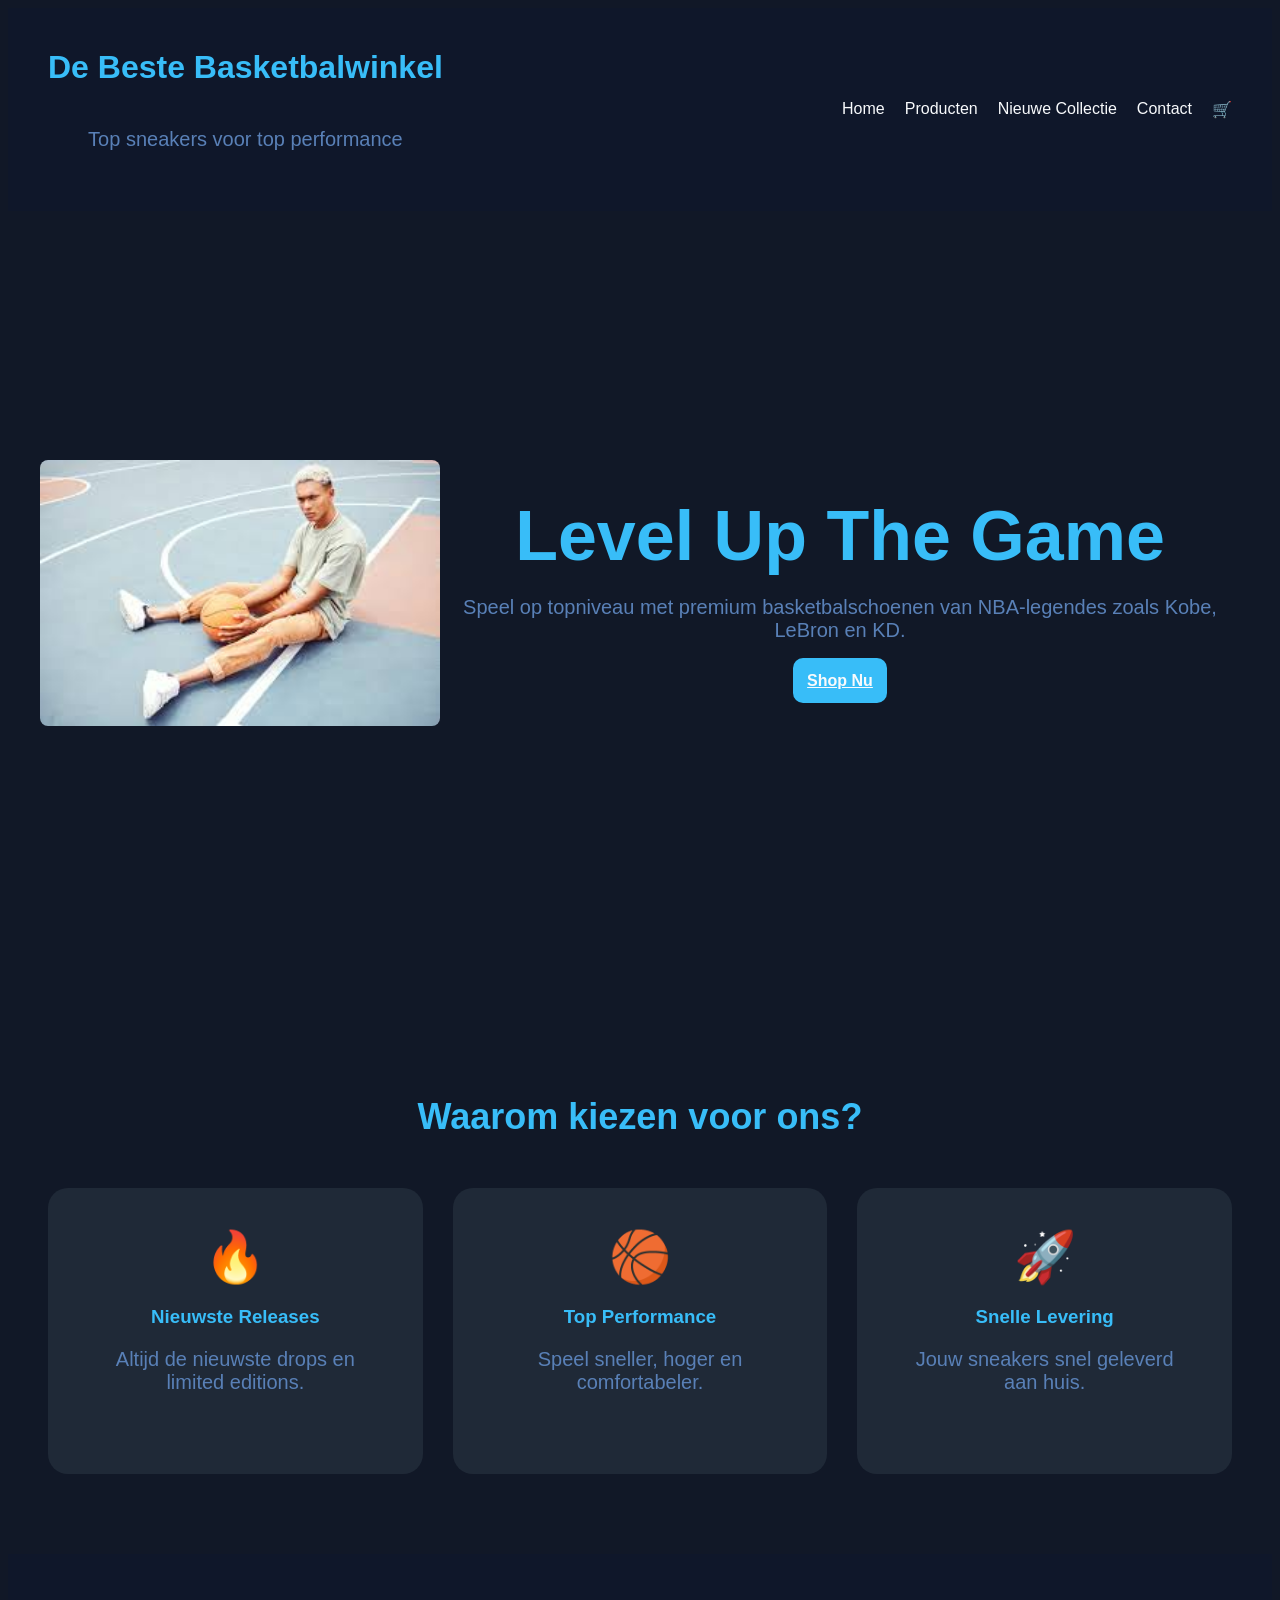
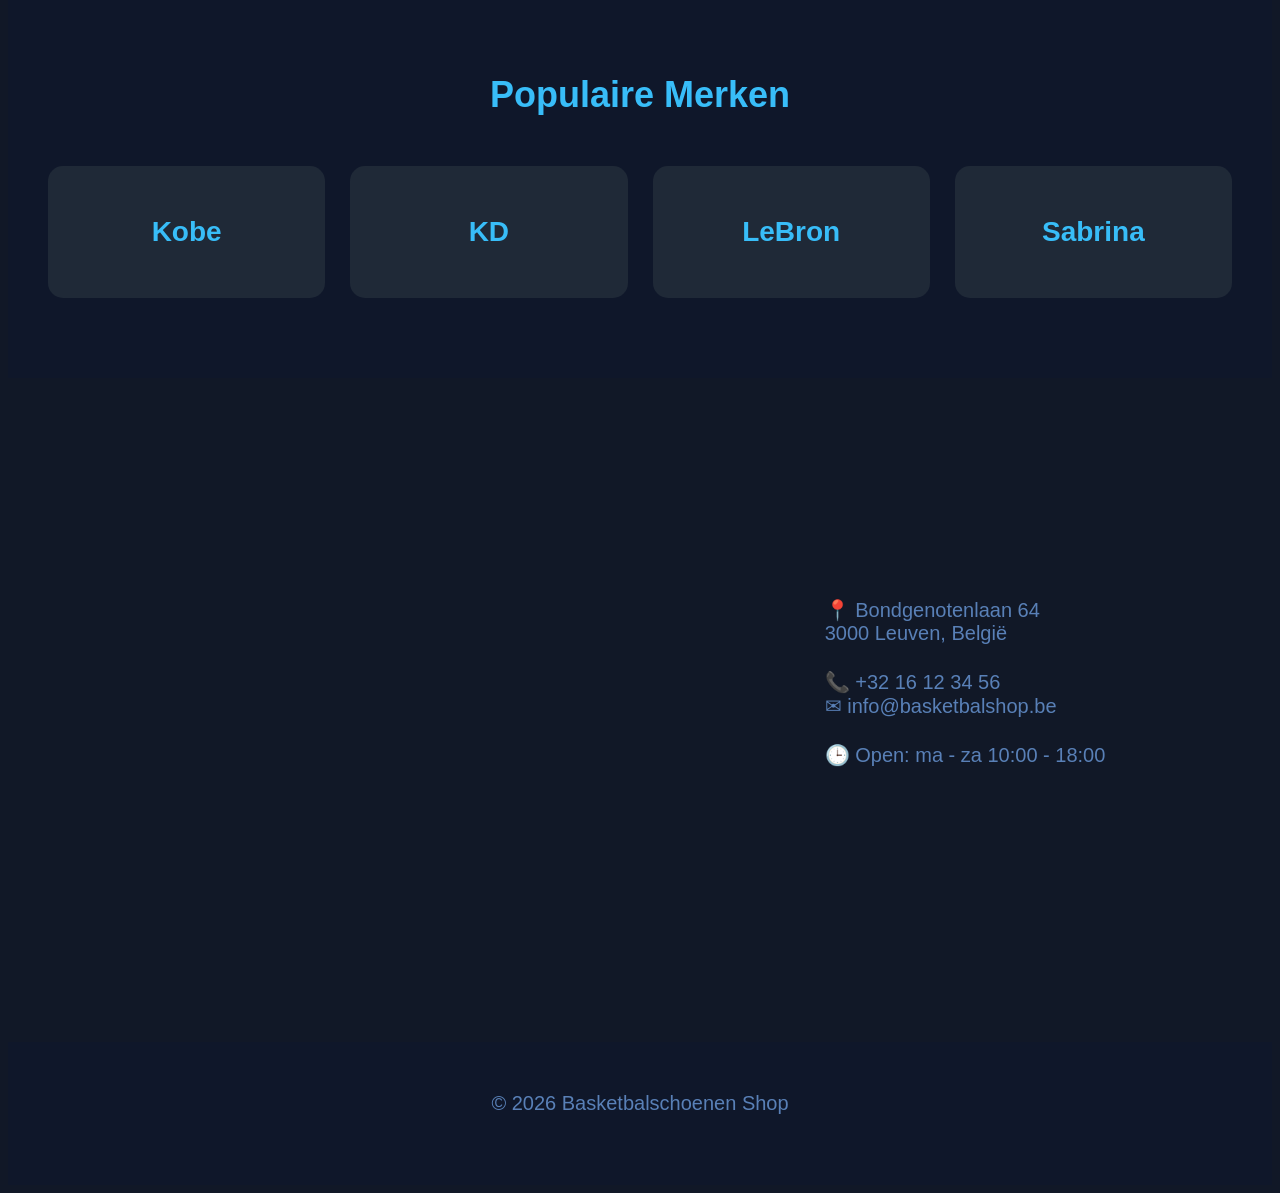
==== commit 038a77e1: "small html change" ====
--- a/eindopdracht/index.html
+++ b/eindopdracht/index.html
@@ -22,7 +22,7 @@
 
   <nav>
     <a href="index.html">Home</a>
-    <a href="product.html">Product</a>
+    <a href="product.html">Producten</a>
     <a href="Nieuwe-collectie.html">Nieuwe Collectie</a>
     <a href="contact.html">Contact</a>
     <a href="winkelmandje.html">🛒</a>
--- a/eindopdracht/css/stylesheet.css
+++ b/eindopdracht/css/stylesheet.css
@@ -19,41 +19,40 @@
 
 /* Koppen (h1, h2) */
 h1, h2 {
-  font-family: 'Poppins', serif;
+  font-family: 'Poppins', sans-serif;
 }
 
 /* ALGEMENE tekststijl */
 body p {
   text-align: center;
-  color: #F8FAFC;
-  margin-top: 20px;  /* Voegt ruimte toe boven het element. Het is de afstand tussen de bovenkant van het element en het element erboven */
+  color: #5980b7;
+  margin-top: 20px;
   margin-bottom: 40px;
-  font-size: 20px; /* Bepaalt de grootte van de tekst in een element. Hoe groter de waarde, hoe groter de tekst */
+  font-size: 20px;
 }
 
 /* Koptekst h2 */
 h2 {
-  text-align: center; /* Tekst wordt gecentreerd binnen het element */
+  text-align: center;
   margin-top: 40px;
   font-size: 36px;
   color: #38BDF8; 
 }
 
 /* HEADER sectie */
-
 header {
   background: #0F172A;
   padding: 20px 40px;
-  display: flex; /* Flexbox voor uitlijning */
-  justify-content: space-between; /* Items verdeeld over beschikbare ruimte */
-  align-items: center; /* Verticale uitlijning */
-  flex-wrap: wrap; /* Items kunnen naar volgende regel verplaatsen bij smalle schermen */
+  display: flex;
+  justify-content: space-between;
+  align-items: center;
+  flex-wrap: wrap;
 }
 
 /* Titel en logo container in header */
 .title-box {
   display: flex;
-  flex-direction: column; /* Zet de flex-items in een verticale kolom */
+  flex-direction: column;
 }
 
 header h1 {
@@ -63,53 +62,52 @@
 
 nav {
   display: flex;
-  gap: 20px; /* Ruimte tussen links */
-  flex-wrap: wrap; /* Zorgt ervoor dat flex-items naar de volgende regel gaan als ze niet op één regel passen */
+  gap: 20px;
+  flex-wrap: wrap;
 }
 
 nav a {
   color: #F8FAFC;
   text-decoration: none;
   font-size: 16px;
-  position: relative; /* Positioneert het element relatief ten opzichte van zijn normale positie, zodat je het kunt verplaatsen met top, right, bottom, links */
-}
-
-
+  position: relative;
+}
+
+/* Hero sectie */
 .hero {
-  position: relative; /* Voor positionering binnen */
-  height: 85vh; /* 85% van viewport hoogte */
-  display: flex; /* Flexbox voor centreren */
-  justify-content: center; /* Horizontaal centreren */
-  align-items: center; /* Verticaal centreren */
-  text-align: center; /* Tekstcentrering */
+  position: relative;
+  height: 85vh;
+  display: flex;
+  justify-content: center;
+  align-items: center;
+  text-align: center;
   padding: 20px;
 }
 
 .hero-content {
-  display: flex; /* Flexbox voor uitlijning */
-  align-items: center; /* Verticaal uitlijnen */
-  justify-content: center; /* Horizontaal uitlijnen */
-  max-width: 1200px; /* Max breedte voor grote schermen */
-  width: 100%; /* Volledige breedte binnen max-width */
-  gap: 0; /* Geen extra spacing tussen items */
+  display: flex;
+  align-items: center;
+  justify-content: center;
+  max-width: 1200px;
+  width: 100%;
+  gap: 0;
 }
 
 .hero-img {
-  width: 40%; /* Percentage van de container */
-  max-width: 400px; /* Max breedte */
-  height: auto; /* Verhoudingen blijven behouden */
+  width: 40%;
+  max-width: 400px;
+  height: auto;
   border-radius: 8px;
 }
 
 .hero-text {
-  flex: 1; /* Flex-grow om de ruimte te vullen */
-}
-
+  flex: 1;
+}
 
 .hero-content h2 {
-  font-size: 70px; /* Zeer grote tekst */
+  font-size: 70px;
   color: #38BDF8; 
-  margin: 0; /* Reset margin */
+  margin: 0;
 }
 
 .hero-content p {
@@ -128,15 +126,15 @@
 .search-bar input,
 #sortSelect {
   padding: 14px;
-  border: none; /* Geen rand */
-  border-radius: 10px; /* Ronde hoeken */
+  border: none;
+  border-radius: 10px;
   font-size: 16px;
-  background: #F8FAFC; 
+  background: #F8FAFC;
   color: #111827;
 }
 
 .search-bar input {
-  width: 320px; /* Breedte van zoekveld */
+  width: 320px;
 }
 
 /* FILTERS sectie */
@@ -159,42 +157,42 @@
 }
 
 /* PRODUCTEN grid */
-/* Gebruik van CSS grid met auto-fit en minmax voor responsiviteit */
 .products {
   display: grid;
-  grid-template-columns: repeat(auto-fit, minmax(320px, 320px)); /* Bepaalt dat de grid-kolommen automatisch worden aangepast om zoveel mogelijk 320px brede kolommen te bevatten */
-  justify-content: center;
-  gap: 25px; /* Spacing tussen producten */
+  grid-template-columns: repeat(auto-fit, minmax(320px, 320px));
+  justify-content: center;
+  gap: 25px;
   padding: 40px;
 }
 
 /* Productkaart */
 .card {
-  background: #FFFF; /* witte achtergrond */
-  border-radius: 20px; /* Ronde hoeken */
-  border: 1px solid #8c8c8c; /* Rand */
-  display: flex; /* Flexbox voor inhoud */
+  background: #FFFF;
+  border-radius: 20px;
+  border: 1px solid #8c8c8c;
+  display: flex;
   flex-direction: column;
   align-items: center;
-  justify-content: space-between; /* Spreiding van inhoud */
-  padding: 20px;
-  box-shadow: 0 4px 12px rgba(0,0,0,0.3); /* Schaduw voor diepte */
-  width: 100%; /* Volledige breedte binnen container */
-  max-width: 320px; /* Max breedte per kaart */
-  height: 420px; /* Vaste hoogte voor een vaste waarde */
-  margin: 0 auto; /* Centraal uitlijnen */
-}
-
-
+  justify-content: space-between;
+  padding: 10px; /* Verlaagd van 20px naar 10px */
+  box-shadow: 0 4px 12px rgba(0,0,0,0.3);
+  width: 100%;
+  max-width: 320px;
+  /* Verwijderd vaste hoogte, laat zich nu automatisch aanpassen */
+  height: auto; 
+  margin: 0 auto;
+}
+
+/* Afbeelding in kaart */
 .card img {
   width: 200px;
   height: 150px;
-  object-fit: contain; /* Zorgt ervoor dat de afbeelding binnen de opgegeven afmetingen past zonder vervorming */
-  border-radius: 10px;
-  margin-bottom: 15px;
-}
-
-/* Flexbox centreren en min-height om verschuiving te voorkomen */
+  object-fit: contain;
+  border-radius: 10px;
+  margin-bottom: 0; /* Verlaagd van 15px naar 0 */
+}
+
+/* Koptekst in kaart */
 .card h3 {
   font-size: 18px;
   color: #38BDF8;
@@ -203,28 +201,29 @@
   display: flex;
   align-items: center;
   justify-content: center;
-  margin-bottom: 10px;
-}
-
+  margin-bottom: 0; /* Verlaagd van 10px naar 0 */
+  margin-top: 0;
+}
+
+/* Prijs in kaart */
 .price {
   font-size: 20px;
   color: #38BDF8;
-  margin: 8px 0;
+  margin: 0; /* Verlaagd van 8px naar 0 */
   font-weight: bold;
 }
 
 /* 'In winkelmand' knop */
 .in-winkelmand {
-  background-color: #38BDF8; /* Blauwe knop */
-  color: #fff; 
+  background-color: #38BDF8;
   padding: 12px 20px;
   border-radius: 10px;
   text-align: center;
-  width: 100%; /* Volledige breedte van container */
+  width: 100%;
   font-size: 16px;
   font-weight: bold;
   cursor: pointer;
-  margin-top: 10px;
+  margin-top: 0; /* Geen extra ruimte boven */
 }
 
 /* Buttons algemeen */
@@ -259,7 +258,7 @@
 /* Responsieve grid van 3 kolommen */
 .grid-3 {
   display: grid;
-  grid-template-columns: repeat(auto-fit, minmax(250px, 1fr)); /* Elke kolom is minimaal 250px breed en past zich aan de ruimte aan */
+  grid-template-columns: repeat(auto-fit, minmax(250px, 1fr));
   gap: 30px;
   margin-top: 50px;
 }
@@ -303,9 +302,7 @@
   color: #38BDF8;
 }
 
-
 /* CONTACT sectie */
-/* Container met maximale breedte en gecentreerde positionering */
 .contact-container {
   max-width: 700px;
   margin: 50px auto;
@@ -315,14 +312,12 @@
   text-align: center;
 }
 
-/* Koptekst in contact sectie */
 .contact-container h2 {
   color: #38BDF8;
   margin-bottom: 20px;
   font-size: 32px;
 }
 
-/* Paragraaf onder koptekst */
 .contact-container p {
   margin-bottom: 30px;
   color: #CBD5E1;
@@ -335,7 +330,6 @@
   gap: 20px;
 }
 
-/* Invoervelden en textarea in contact formulier */
 .contact-form input,
 .contact-form textarea {
   padding: 14px;
@@ -346,7 +340,6 @@
   color: #111827;
 }
 
-/* Labels in contact formulier */
 .contact-form label {
   font-weight: bold;
   color: #38BDF8;
@@ -355,7 +348,7 @@
 
 /* Foutmelding stijl */
 .error {
-  color: #EF4444; /* Rood voor fouten */
+  color: #EF4444;
   font-size: 14px;
   text-align: left;
 }
@@ -377,7 +370,6 @@
 }
 
 /* LOCATION sectie */
-/* Flexbox layout voor locatie met centrum uitlijning en wrapping */
 .location-wrapper {
   display: flex;
   justify-content: center;
@@ -387,14 +379,12 @@
   flex-wrap: wrap;
 }
 
-/* Iframe voor kaart */
 .location iframe {
   width: 600px;
-  max-width: 100%; /* Responsief op kleinere schermen */
+  max-width: 100%;
   border-radius: 15px;
 }
 
-/* Info tekst rondom locatie */
 .location-info {
   max-width: 350px;
 }
@@ -405,11 +395,10 @@
 }
 
 /* MAIN content stijl */
-/* Verborgen standaard, centraal uitgelijnd met maximale breedte en padding */
 main {
   display: none;
-  max-width: 600px; /* Max breedte */
-  margin: auto; /* Centraal uitlijnen */
+  max-width: 600px;
+  margin: auto;
   padding: 20px;
 }
 
@@ -417,6 +406,6 @@
 #afbeelding {
   display: block;
   margin: 20px auto;
-  max-width: 100%; /* Responsief */
-  height: auto; /* Behoud aspect ratio */
-}
+  max-width: 100%;
+  height: auto;
+}
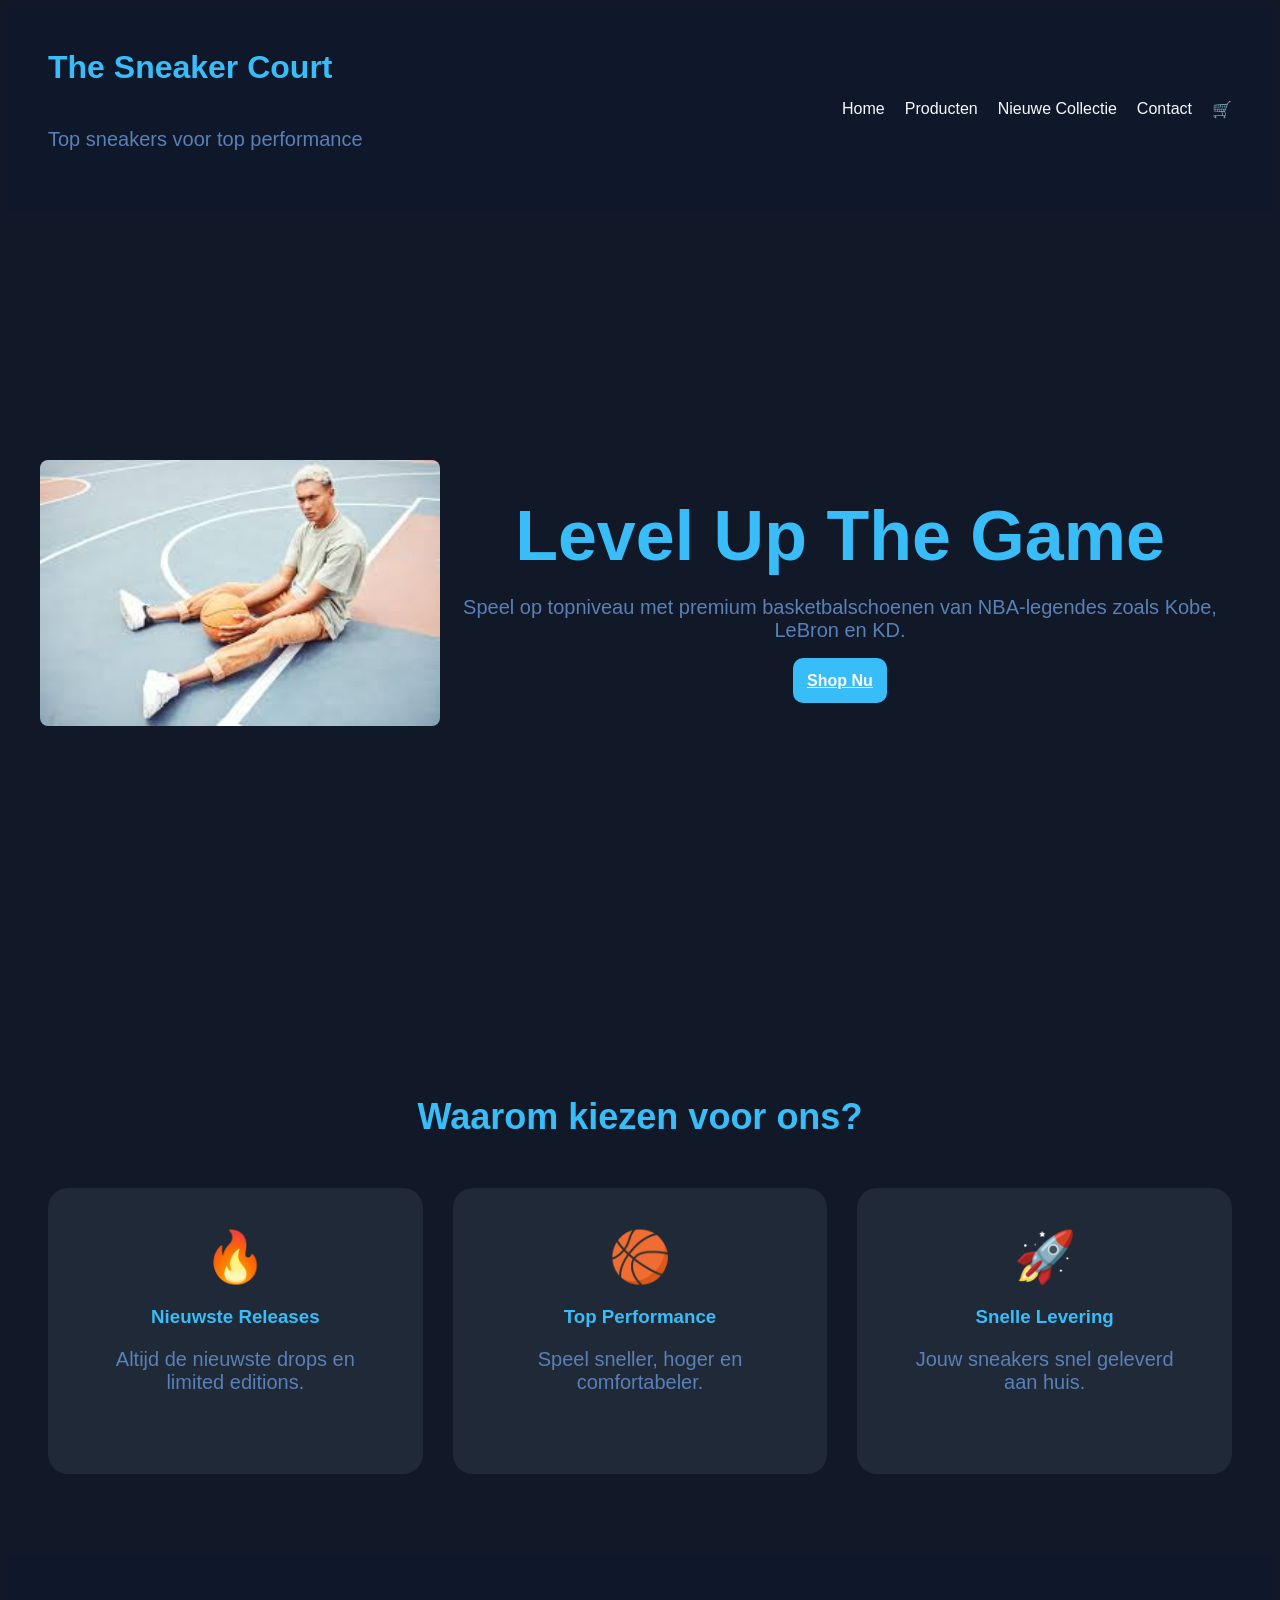
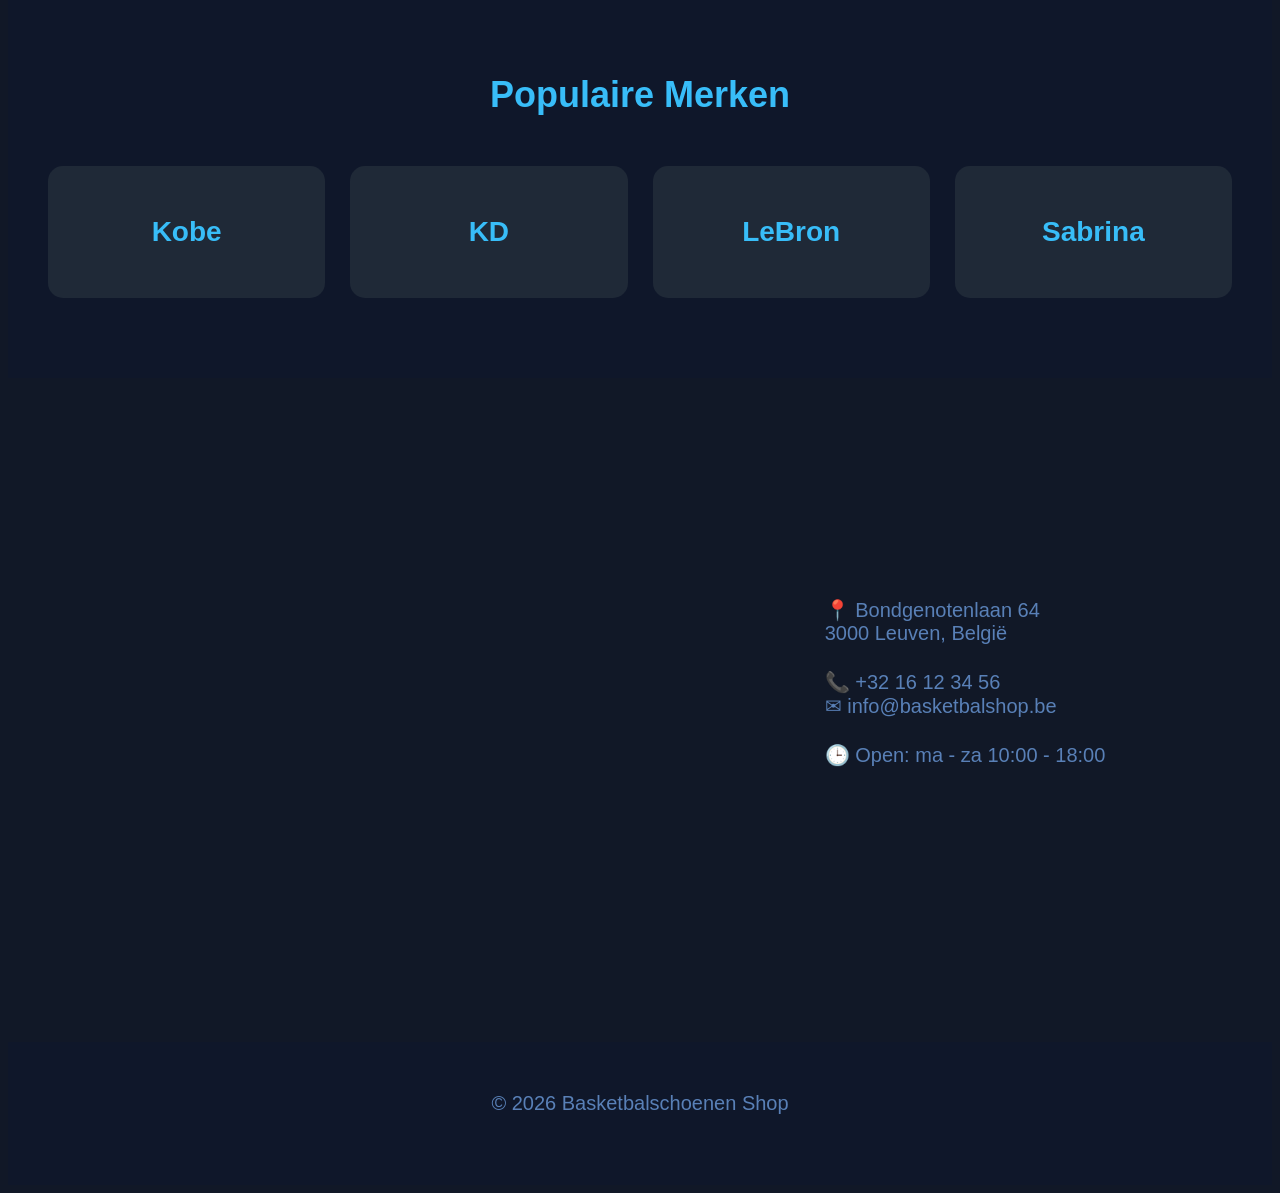
==== commit 8302b490: "Rebrand header and show prices incl. BTW Change site branding from "De Beste Basketbalwinkel" to "Th" ====
--- a/eindopdracht/index.html
+++ b/eindopdracht/index.html
@@ -16,7 +16,7 @@
 
 <header>
   <div class="title-box">
-    <h1>De Beste Basketbalwinkel</h1>
+    <h1>The Sneaker Court</h1>
     <p>Top sneakers voor top performance</p>
   </div>
 
--- a/eindopdracht/css/stylesheet.css
+++ b/eindopdracht/css/stylesheet.css
@@ -174,7 +174,7 @@
   flex-direction: column;
   align-items: center;
   justify-content: space-between;
-  padding: 10px; /* Verlaagd van 20px naar 10px */
+  padding: 10px; 
   box-shadow: 0 4px 12px rgba(0,0,0,0.3);
   width: 100%;
   max-width: 320px;
@@ -189,7 +189,7 @@
   height: 150px;
   object-fit: contain;
   border-radius: 10px;
-  margin-bottom: 0; /* Verlaagd van 15px naar 0 */
+  margin-bottom: 0; 
 }
 
 /* Koptekst in kaart */
@@ -201,7 +201,7 @@
   display: flex;
   align-items: center;
   justify-content: center;
-  margin-bottom: 0; /* Verlaagd van 10px naar 0 */
+  margin-bottom: 0; 
   margin-top: 0;
 }
 
@@ -209,7 +209,7 @@
 .price {
   font-size: 20px;
   color: #38BDF8;
-  margin: 0; /* Verlaagd van 8px naar 0 */
+  margin: 0; 
   font-weight: bold;
 }
 
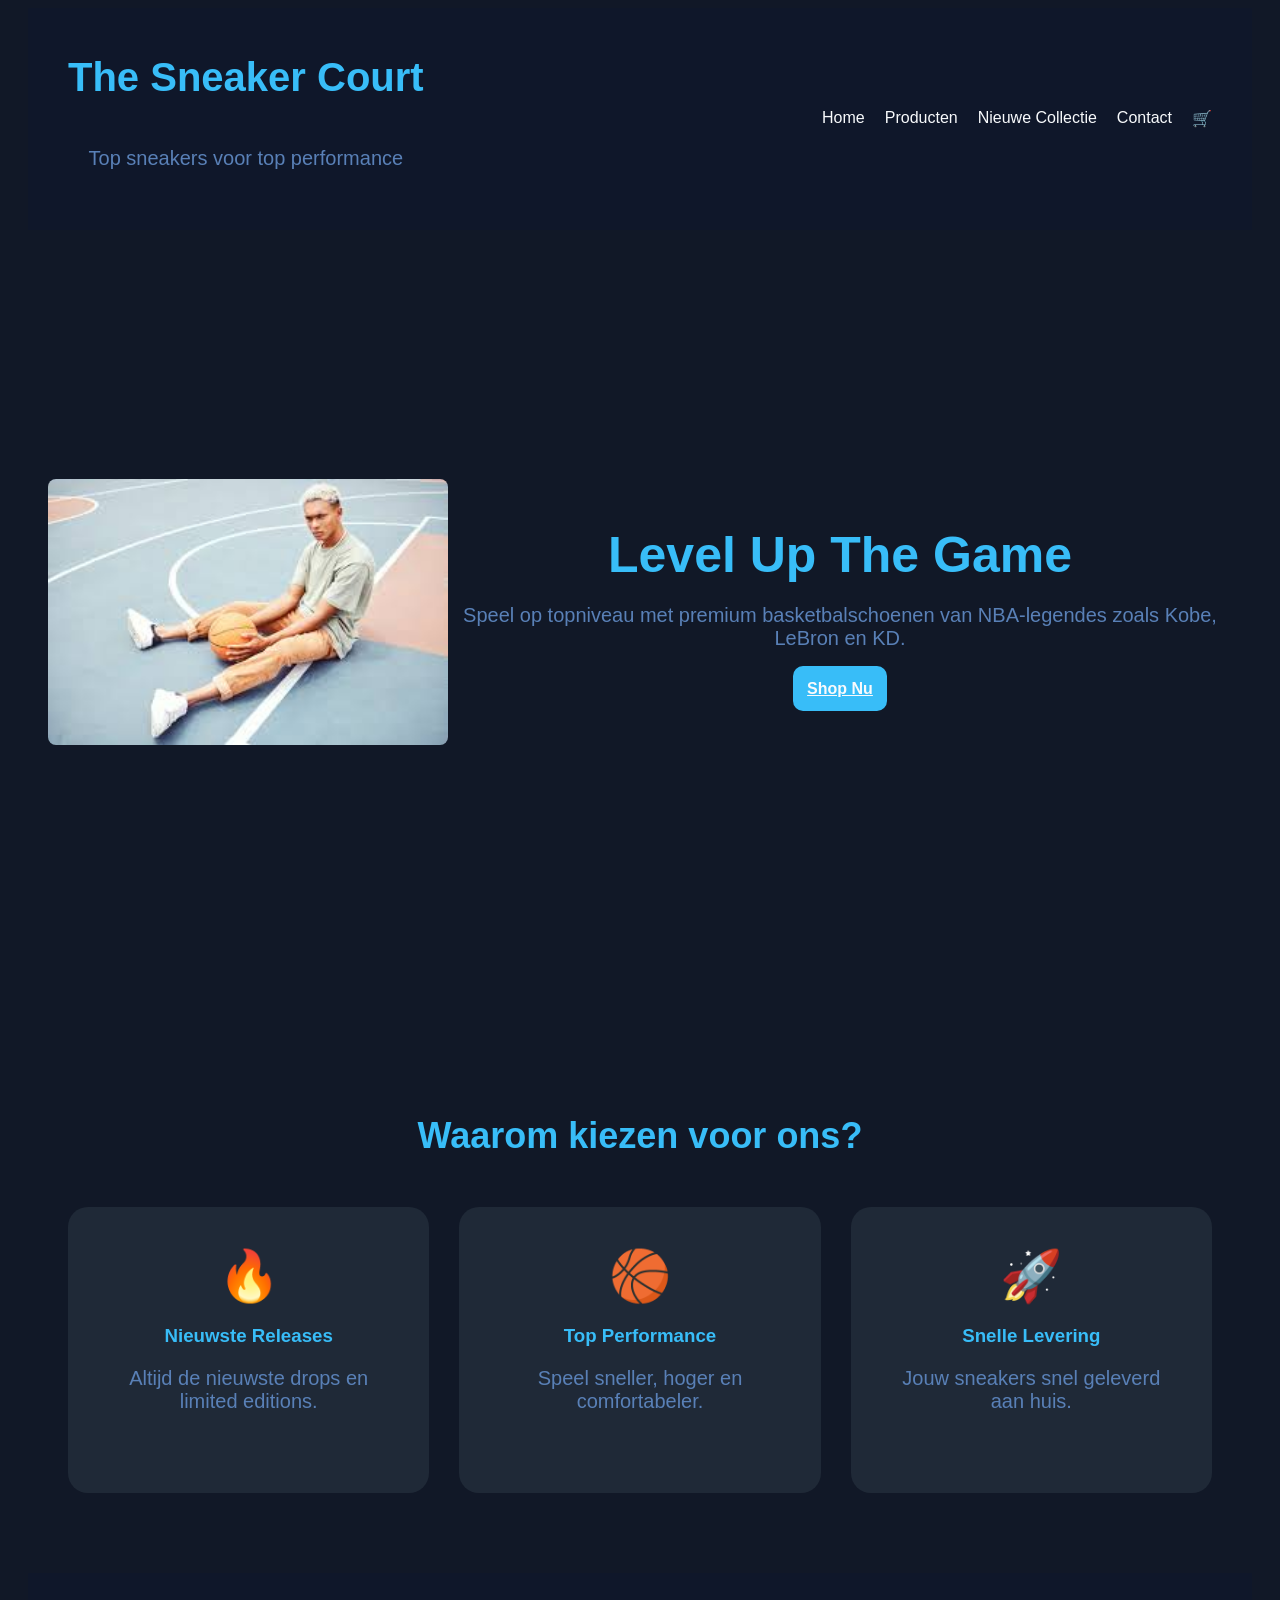
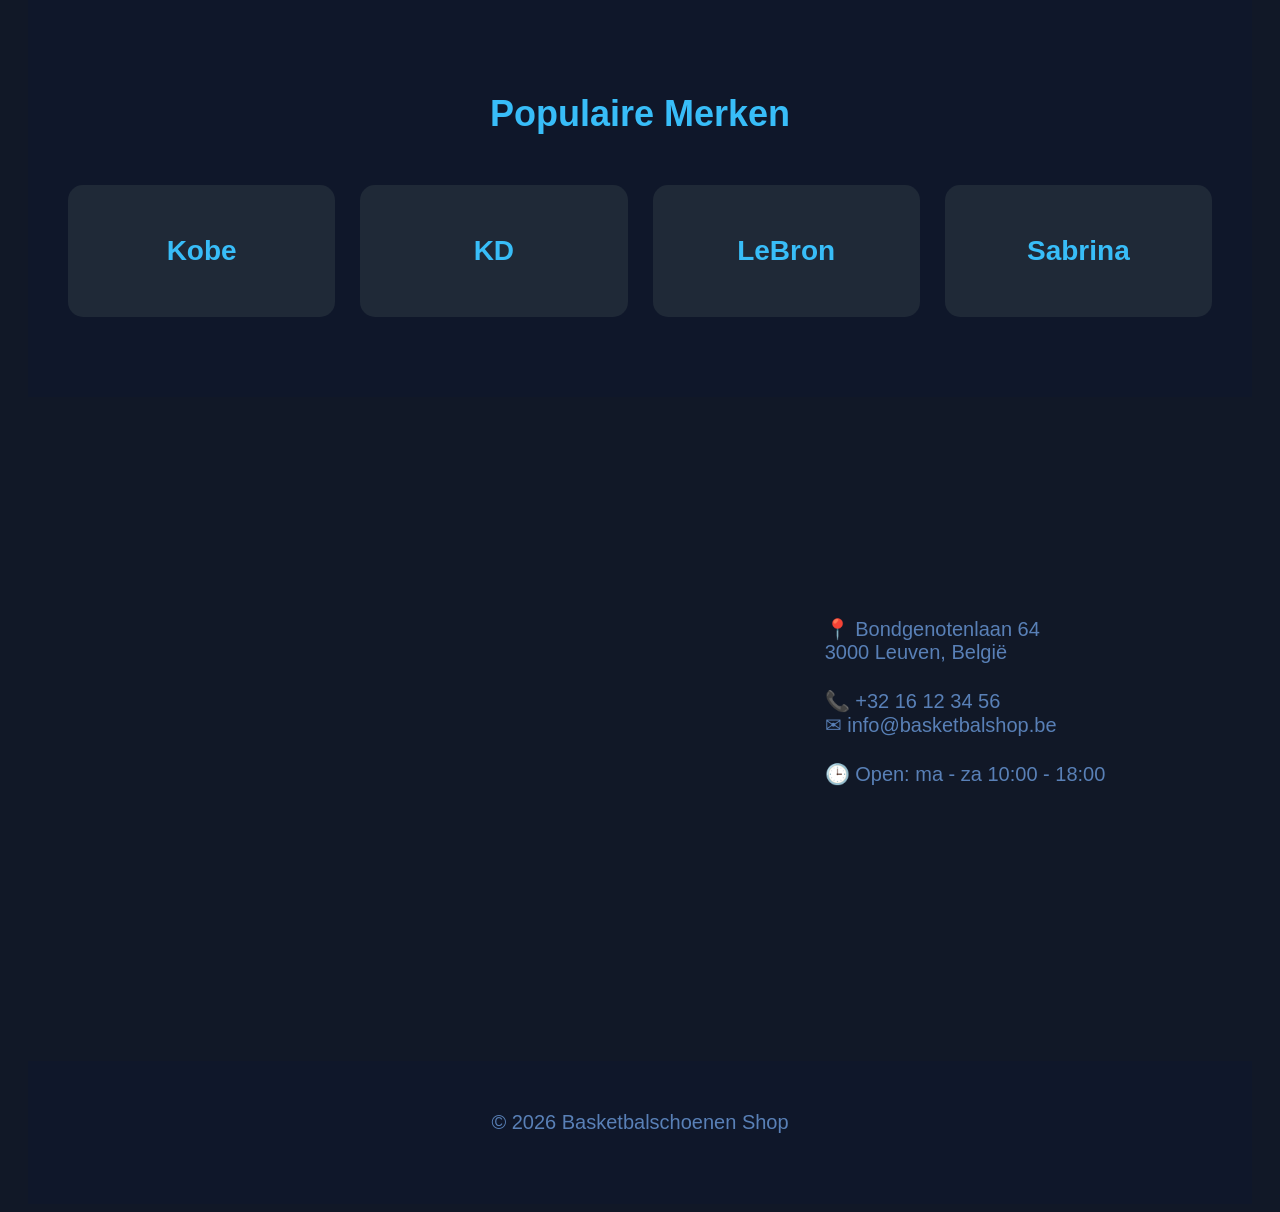
==== commit ac1a9a4e: "Remove stray </script> closing tag Delete an extra </script> line and an adjacent blank line from ei" ====
--- a/eindopdracht/index.html
+++ b/eindopdracht/index.html
@@ -123,7 +123,5 @@
 </footer>
 
 
-</script>
-
 </body>
 </html>
--- a/eindopdracht/css/stylesheet.css
+++ b/eindopdracht/css/stylesheet.css
@@ -1,411 +1,509 @@
-/* Algemene box-sizing instellingen */
+/* Algemene box-sizing instellingen: zorgt dat padding en border niet extra breedte toevoegen */
 html {
-  -webkit-box-sizing: border-box; /* Chrome, Safari, Opera */
-  -moz-box-sizing: border-box;    /* Firefox */
-  box-sizing: border-box;         /* Moderne browsers */
-}
+  -webkit-box-sizing: border-box; /* Chrome, Safari, Opera: box-sizing fix */
+  -moz-box-sizing: border-box;    /* Firefox: box-sizing fix */
+  box-sizing: border-box;         /* Standaard moderne browsers */
+}
+
+/* Alle elementen en pseudo-elementen erven dezelfde box-sizing */
 *, *:before, *:after {
-  -webkit-box-sizing: inherit; /* Erfenis voor alle elementen en pseudo-elementen */
-  -moz-box-sizing: inherit;
-  box-sizing: inherit;
-}
-
-/* Body styling */
+  -webkit-box-sizing: inherit; /* Erft box-sizing van html */
+  -moz-box-sizing: inherit;    /* Firefox erft waarde */
+  box-sizing: inherit;         /* Moderne browsers */
+}
+
+/* BODY: basis styling van de hele pagina */
 body {
-  background: #111827; 
-  color: #F8FAFC;  
-  font-family: 'Poppins', sans-serif;
-}
-
-/* Koppen (h1, h2) */
+  background: #111827; /* Donkere achtergrondkleur */
+  color: #F8FAFC;      /* Witte/lichtgrijze tekstkleur */
+  font-family: 'Poppins', sans-serif; /* Lettertype van de site */
+}
+
+/* Alle h1 en h2 koppen */
 h1, h2 {
-  font-family: 'Poppins', sans-serif;
-}
-
-/* ALGEMENE tekststijl */
+  font-family: 'Poppins', sans-serif; /* Zelfde font als body */
+}
+
+/* Algemene paragrafen */
 body p {
-  text-align: center;
-  color: #5980b7;
-  margin-top: 20px;
-  margin-bottom: 40px;
-  font-size: 20px;
-}
-
-/* Koptekst h2 */
+  text-align: center;   /* Tekst centreren */
+  color: #5980b7;       /* Blauwe tekstkleur */
+  margin-top: 20px;     /* Ruimte boven tekst */
+  margin-bottom: 40px;  /* Ruimte onder tekst */
+  font-size: 20px;      /* Tekstgrootte */
+}
+
+/* h2 koppen styling */
 h2 {
-  text-align: center;
-  margin-top: 40px;
-  font-size: 36px;
-  color: #38BDF8; 
-}
-
-/* HEADER sectie */
+  text-align: center;   /* Centraal uitlijnen */
+  margin-top: 40px;     /* Ruimte boven */
+  font-size: 36px;      /* Grote tekst */
+  color: #38BDF8;       /* Lichtblauw */
+}
+
+/* HEADER balk */
 header {
-  background: #0F172A;
-  padding: 20px 40px;
-  display: flex;
-  justify-content: space-between;
-  align-items: center;
-  flex-wrap: wrap;
-}
-
-/* Titel en logo container in header */
+  background: #0F172A;       /* Donkere achtergrond header */
+  padding: 20px 40px;        /* Ruimte binnen header */
+  display: flex;             /* Flexbox layout */
+  justify-content: space-between; /* Links en rechts uit elkaar */
+  align-items: center;       /* Verticaal centreren */
+  flex-wrap: wrap;           /* Wrap bij kleine schermen */
+                            /* Laat items op een nieuwe regel gaan als het niet meer past */
+}
+
+/* Titel box in header */
 .title-box {
-  display: flex;
-  flex-direction: column;
-}
-
+  display: flex;             /* Flexbox */
+  flex-direction: column;    /* Onder elkaar zetten */
+}
+
+/* H1 in header */
 header h1 {
-  color: #38BDF8;
-  font-size: 32px;
-}
-
+  color: #38BDF8; /* Lichtblauwe titel */
+  font-size: 40px; /* Grote titel */
+}
+
+/* Navigatie menu */
 nav {
-  display: flex;
-  gap: 20px;
-  flex-wrap: wrap;
-}
-
+  display: flex;      /* Horizontale rij */
+  gap: 20px;          /* Ruimte tussen links */
+  flex-wrap: wrap;    /* Wrap bij kleine schermen */
+}
+
+/* Navigatie links */
 nav a {
-  color: #F8FAFC;
-  text-decoration: none;
-  font-size: 16px;
-  position: relative;
-}
-
-/* Hero sectie */
+  color: #F8FAFC;       /* Witte links */
+  text-decoration: none; /* Haalt de onderstreping van links weg */
+  font-size: 16px;      /* Tekstgrootte */
+}
+
+/* HERO sectie (grote bovenkant pagina) */
 .hero {
-  position: relative;
-  height: 85vh;
-  display: flex;
-  justify-content: center;
-  align-items: center;
-  text-align: center;
-  padding: 20px;
-}
-
+  position: relative;  /* Voor positionering binnen hero */
+  height: 85vh;        /* 85% van schermhoogte */
+  display: flex;       /* Flexbox */
+  justify-content: center; /* Horizontaal centreren */
+  align-items: center; /* Verticaal centreren */
+  text-align: center;  /* Tekst centreren */
+  padding: 20px;       /* Binnenruimte */
+}
+
+/* Hero content container */
 .hero-content {
-  display: flex;
-  align-items: center;
-  justify-content: center;
-  max-width: 1200px;
-  width: 100%;
-  gap: 0;
-}
-
+  display: flex;       /* Flexbox layout */
+  align-items: center; /* Verticaal centreren */
+  justify-content: center; /* Horizontaal centreren */
+  max-width: 1200px;   /* Maximale breedte */
+  width: 100%;         /* Volledige breedte */
+  gap: 0;              /* Geen ruimte tussen items */
+}
+
+/* Hero afbeelding */
 .hero-img {
-  width: 40%;
-  max-width: 400px;
-  height: auto;
-  border-radius: 8px;
-}
-
+  width: 40%;          /* 40% breedte */
+  max-width: 400px;    /* Max breedte */
+  height: auto;        /* Hoogte automatisch */
+  border-radius: 8px;  /* Afgeronde hoeken */
+}
+
+/* Hero tekst */
 .hero-text {
-  flex: 1;
-}
-
+  flex: 1; /* Neemt overgebleven ruimte */
+}
+
+/* Hero titel */
 .hero-content h2 {
-  font-size: 70px;
-  color: #38BDF8; 
-  margin: 0;
-}
-
+  font-size: 50px;  /* Grote titel */
+  color: #38BDF8;   /* Lichtblauw */
+  margin: 0;        /* Geen marge */
+}
+
+/* Hero paragraaf */
 .hero-content p {
-  font-size: 20px;
-  margin-bottom: 30px;
-}
-
+  font-size: 20px;   /* Tekstgrootte */
+  margin-bottom: 30px; /* Ruimte onder tekst */
+}
+
+/* Zoekbalk container */
 .search-bar {
-  display: flex;
-  justify-content: center;
-  margin-top: 30px;
-  gap: 15px;
-  flex-wrap: wrap; 
-}
-
+  display: flex;        /* Flexbox */
+  justify-content: center; /* Centreren */
+  margin-top: 30px;     /* Ruimte boven */
+  gap: 15px;            /* Ruimte tussen items */
+  flex-wrap: wrap;      /* Wrap op mobiel */
+}
+
+/* Input + dropdown styling */
 .search-bar input,
 #sortSelect {
-  padding: 14px;
-  border: none;
-  border-radius: 10px;
-  font-size: 16px;
-  background: #F8FAFC;
-  color: #111827;
-}
-
+  padding: 14px;         /* Binnenruimte */
+  border: none;          /* Geen rand */
+  border-radius: 10px;   /* Afgeronde hoeken */
+  font-size: 16px;       /* Tekstgrootte */
+  background: #F8FAFC;   /* Witte achtergrond */
+  color: #111827;        /* Donkere tekst */
+}
+
+/* Zoek input breedte */
 .search-bar input {
-  width: 320px;
-}
-
-/* FILTERS sectie */
+  width: 320px; /* Vaste breedte */
+}
+
+/* FILTER sectie */
 .filters {
-  display: flex;
-  justify-content: center;
-  gap: 15px;
-  margin-top: 30px;
-  flex-wrap: wrap;
+  display: flex;        /* Flexbox */
+  justify-content: center; /* Centreren */
+  gap: 15px;            /* Ruimte tussen knoppen */
+  margin-top: 30px;      /* Ruimte boven */
+  flex-wrap: wrap;       /* Wrap bij klein scherm */
 }
 
 /* Filter knoppen */
 .filter-btn {
-  padding: 12px 20px;
-  border: none;
-  border-radius: 10px;
-  background: #38BDF8;
-  color: #F8FAFC;
-  font-weight: bold;
-}
-
-/* PRODUCTEN grid */
+  padding: 12px 20px;    /* Binnenruimte */
+  border: none;          /* Geen rand */
+  border-radius: 10px;   /* Afgerond */
+  background: #38BDF8;   /* Blauw */
+  color: #F8FAFC;        /* Witte tekst */
+  font-weight: bold;      /* Vetgedrukt */
+}
+
+/* PRODUCT grid */
 .products {
-  display: grid;
+  display: grid; /* Grid layout */
   grid-template-columns: repeat(auto-fit, minmax(320px, 320px));
-  justify-content: center;
-  gap: 25px;
-  padding: 40px;
-}
-
-/* Productkaart */
+ /* 3 kolommen van minimaal 320px, past zich aan bij kleinere schermen */
+  justify-content: center; /* Centreren */
+  gap: 25px; /* Ruimte tussen items */
+  padding: 40px; /* Binnenruimte */
+}
+
+/* PRODUCT kaart */
 .card {
-  background: #FFFF;
-  border-radius: 20px;
-  border: 1px solid #8c8c8c;
-  display: flex;
-  flex-direction: column;
-  align-items: center;
-  justify-content: space-between;
-  padding: 10px; 
-  box-shadow: 0 4px 12px rgba(0,0,0,0.3);
-  width: 100%;
-  max-width: 320px;
-  /* Verwijderd vaste hoogte, laat zich nu automatisch aanpassen */
-  height: auto; 
-  margin: 0 auto;
-}
-
-/* Afbeelding in kaart */
+  background: #FFFF; /* Witte kaart */
+  border-radius: 20px; /* Ronde hoeken */
+  border: 1px solid #8c8c8c; /* Grijze rand */
+  display: flex; /* Flexbox */
+  flex-direction: column; /* Onder elkaar */
+  align-items: center; /* Centreren */
+  justify-content: space-between; 
+  /* Verdeel de items gelijkmatig over de container, met de eerste links en de laatste rechts, en gelijke ruimte ertussen*/
+  padding: 10px; /* Binnenruimte */
+  box-shadow: 0 4px 12px rgba(0,0,0,0.3); /* Schaduw */
+  width: 100%; /* Volledige breedte */
+  max-width: 320px; /* Max breedte */
+  height: auto; /* Automatische hoogte */
+  margin: 0 auto; /* Centreren */
+}
+
+/* Product afbeelding */
 .card img {
-  width: 200px;
-  height: 150px;
-  object-fit: contain;
-  border-radius: 10px;
-  margin-bottom: 0; 
-}
-
-/* Koptekst in kaart */
+  width: 200px; /* Breedte */
+  height: 150px; /* Hoogte */
+  object-fit: contain; /* Niet vervormen */
+  border-radius: 10px; /* Ronde hoeken */
+}
+
+/* Product titel */
 .card h3 {
-  font-size: 18px;
-  color: #38BDF8;
-  text-align: center;
-  min-height: 50px;
-  display: flex;
-  align-items: center;
-  justify-content: center;
-  margin-bottom: 0; 
-  margin-top: 0;
-}
-
-/* Prijs in kaart */
+  font-size: 18px; /* Tekstgrootte */
+  color: #38BDF8; /* Blauw */
+  text-align: center; /* Centreren */
+  min-height: 50px; /* Minimale hoogte */
+  display: flex; /* Flexbox */
+  align-items: center; /* Verticaal centreren */
+  justify-content: center; /* Horizontaal */
+  margin: 0; /* Geen marge */
+}
+
+/* Prijs */
 .price {
-  font-size: 20px;
-  color: #38BDF8;
-  margin: 0; 
-  font-weight: bold;
-}
-
-/* 'In winkelmand' knop */
+  font-size: 20px; /* Grootte */
+  color: #38BDF8; /* Blauw */
+  margin: 0; /* Geen marge */
+  font-weight: bold; /* dik lettertype is */
+}
+
+/* In winkelmand knop */
 .in-winkelmand {
-  background-color: #38BDF8;
-  padding: 12px 20px;
-  border-radius: 10px;
-  text-align: center;
-  width: 100%;
-  font-size: 16px;
-  font-weight: bold;
-  cursor: pointer;
-  margin-top: 0; /* Geen extra ruimte boven */
-}
-
-/* Buttons algemeen */
+  background-color: #38BDF8; /* Blauw */
+  padding: 12px 20px; /* Ruimte */
+  border-radius: 10px; /* Ronde hoeken */
+  width: 100%; /* Volledige breedte */
+  font-size: 16px; /* Tekst */
+  font-weight: bold; /* Vet */
+  cursor: pointer; /* Hand cursor */
+}
+
+/* Algemene knop */
 .btn {
-  width: 100%;
-  padding: 14px;
-  border: none;
-  border-radius: 10px;
-  background: #38BDF8;
-  color: #F8FAFC;
-  font-size: 16px;
-  font-weight: bold;
-}
-
-/* CHECKOUT container en button */
+  width: 100%; /* Vol breed */
+  padding: 14px; /* Ruimte */
+  border: none; /* Geen rand */
+  border-radius: 10px; /* Ronde hoeken */
+  background: #38BDF8; /* Blauw */
+  color: #F8FAFC; /* Wit */
+  font-size: 16px; /* Tekst */
+  font-weight: bold; /* Vet */
+}
+
+/* Checkout container */
 .checkout-container {
-  display: flex;
-  justify-content: center;
-  margin: 40px 0;
-}
+  display: flex; /* Flex */
+  justify-content: center; /* Centreren */
+  margin: 40px 0; /* Ruimte boven/onder */
+}
+
+/* Checkout knop */
 .checkout-container .btn {
-  width: 250px;
-  text-align: center;
-  text-decoration: none;
+  width: 250px; /* Breedte knop */
+  text-align: center; /* Tekst centreren */
+  text-decoration: none; /* Geen underline */
 }
 
 /* HOME sectie */
 .home-section {
-  padding: 80px 40px;
-}
-
-/* Responsieve grid van 3 kolommen */
+  padding: 80px 40px; /* Ruimte */
+}
+
+/* GRID 3 kolommen */
 .grid-3 {
-  display: grid;
-  grid-template-columns: repeat(auto-fit, minmax(250px, 1fr));
-  gap: 30px;
-  margin-top: 50px;
-}
-
+  display: grid; /* Grid */
+  grid-template-columns: repeat(auto-fit, minmax(250px, 1fr)); 
+  /* 3 kolommen van minimaal 250px, past zich aan bij kleinere schermen */
+  gap: 30px; /* Ruimte */
+  margin-top: 50px; /* Bovenruimte */
+}
+
+/* Feature box */
 .feature-box {
-  background: #1F2937; 
-  padding: 40px;
-  border-radius: 20px;
-  text-align: center;
+  background: #1F2937; /* Donkergrijs */
+  padding: 40px; /* Ruimte */
+  border-radius: 20px; /* Ronde hoeken */
+  text-align: center; /* Centreren */
 }
 
 .feature-box span {
-  font-size: 50px;
+  font-size: 50px; /* Groot icoon */
 }
 
 .feature-box h3 {
-  margin: 20px 0;
-  color: #38BDF8;
-}
-
+  margin: 20px 0; /* Ruimte */
+  color: #38BDF8; /* Blauw */
+}
+
+/* BRANDS sectie */
 .brands {
-  padding: 80px 40px;
-  background: #0F172A;
-}
-
-/* Grid voor merkkaarten */
+  padding: 80px 40px; /* Ruimte */
+  background: #0F172A; /* Donker achtergrond */
+}
+
+/* Brand grid */
 .brand-grid {
-  display: grid;
+  display: grid; /* Grid */
   grid-template-columns: repeat(auto-fit, minmax(200px, 1fr));
-  gap: 25px;
-  margin-top: 50px;
-}
-
+  /* 3 kolommen van minimaal 200px, past zich aan bij kleinere schermen */
+  gap: 25px; /* Ruimte */
+  margin-top: 50px; /* Bovenruimte */
+}
+
+/* Brand card */
 .brand-card {
-  background: #1F2937;
-  padding: 50px;
-  text-align: center;
-  border-radius: 15px;
-  font-size: 28px;
-  font-weight: bold;
-  color: #38BDF8;
-}
-
-/* CONTACT sectie */
+  background: #1F2937; /* Donker */
+  padding: 50px; /* Ruimte */
+  text-align: center; /* Centreren */
+  border-radius: 15px; /* Ronde hoeken */
+  font-size: 28px; /* Groot */
+  font-weight: bold; /* Vet */
+  color: #38BDF8; /* Blauw */
+}
+
+/* CONTACT */
 .contact-container {
-  max-width: 700px;
-  margin: 50px auto;
-  background: #1F2937;
-  padding: 40px;
-  border-radius: 15px;
-  text-align: center;
-}
-
+  max-width: 700px; /* Maximale breedte */
+  margin: 50px auto; /* Centreren */
+  background: #1F2937; /* Donker */
+  padding: 40px; /* Ruimte */
+  border-radius: 15px; /* Ronde hoeken */
+  text-align: center; /* Centreren */
+}
+
+/* Contact titel */
 .contact-container h2 {
-  color: #38BDF8;
-  margin-bottom: 20px;
-  font-size: 32px;
-}
-
+  color: #38BDF8; /* Blauw */
+  margin-bottom: 20px; /* Ruimte */
+  font-size: 32px; /* Groot */
+}
+
+/* Contact tekst */
 .contact-container p {
-  margin-bottom: 30px;
-  color: #CBD5E1;
-}
-
-/* Formulier layout */
+  margin-bottom: 30px; /* Ruimte */
+  color: #CBD5E1; /* Lichtgrijs */
+}
+
+/* Formulier */
 .contact-form {
-  display: flex;
-  flex-direction: column;
-  gap: 20px;
-}
-
+  display: flex; /* Flex */
+  flex-direction: column; /* Onder elkaar */
+  gap: 20px; /* Ruimte */
+}
+
+/* Inputs */
 .contact-form input,
 .contact-form textarea {
-  padding: 14px;
-  border: none;
-  border-radius: 10px;
-  font-size: 16px;
-  background: #F8FAFC;
-  color: #111827;
-}
-
+  padding: 14px; /* Ruimte */
+  border: none; /* Geen rand */
+  border-radius: 10px; /* Ronde hoeken */
+  font-size: 16px; /* Tekst */
+  background: #F8FAFC; /* Licht */
+  color: #111827; /* Donker */
+}
+
+/* Labels */
 .contact-form label {
-  font-weight: bold;
-  color: #38BDF8;
-  text-align: left;
-}
-
-/* Foutmelding stijl */
+  font-weight: bold; /* Vet */
+  color: #38BDF8; /* Blauw */
+  text-align: left; /* Links */
+}
+
+/* Error tekst */
 .error {
-  color: #EF4444;
-  font-size: 14px;
-  text-align: left;
-}
-
-/* Succesbericht stijl */
+  color: #EF4444; /* Rood */
+  font-size: 14px; /* Klein */
+  text-align: left; /* Links */
+}
+
+/* Succes bericht */
 #successMessage {
-  color: #38BDF8;
-  margin-top: 20px;
-  font-weight: bold;
+  color: #38BDF8; /* Blauw */
+  margin-top: 20px; /* Ruimte */
+  font-weight: bold; /* Vet */
 }
 
 /* FOOTER */
 footer {
-  background: #0F172A; 
-  text-align: center;
-  padding: 30px;
-  margin-top: 50px;
-  color: #94A3B8; 
-}
-
-/* LOCATION sectie */
+  background: #0F172A; /* Donker */
+  text-align: center; /* Centreren */
+  padding: 30px; /* Ruimte */
+  margin-top: 50px; /* Bovenruimte */
+  color: #94A3B8; /* Grijs */
+}
+
+/* LOCATION */
 .location-wrapper {
-  display: flex;
-  justify-content: center;
-  align-items: center;
-  gap: 50px;
-  padding: 80px 40px;
-  flex-wrap: wrap;
+  display: flex; /* Flex */
+  justify-content: center; /* Centreren */
+  align-items: center; /* Verticaal */
+  gap: 50px; /* Ruimte */
+  padding: 80px 40px; /* Ruimte */
+  flex-wrap: wrap; /* Wrap */
 }
 
 .location iframe {
-  width: 600px;
-  max-width: 100%;
-  border-radius: 15px;
+  width: 600px; /* Breedte */
+  max-width: 100%; /* Responsief */
+  border-radius: 15px; /* Ronde hoeken */
 }
 
 .location-info {
-  max-width: 350px;
+  max-width: 350px; /* Breedte */
 }
 
 .location-info p {
-  text-align: left;
-  margin-bottom: 25px;
-}
-
-/* MAIN content stijl */
+  text-align: left; /* Links */
+  margin-bottom: 25px; /* Ruimte */
+}
+
+/* MAIN */
 main {
-  display: none;
-  max-width: 600px;
-  margin: auto;
-  padding: 20px;
-}
-
-/* Afbeelding styling */
+  display: none; /* Verborgen standaard */
+  max-width: 600px; /* Breedte */
+  margin: auto; /* Centreren */
+  padding: 20px; /* Ruimte */
+}
+
+/* AFBEELDING */
 #afbeelding {
-  display: block;
-  margin: 20px auto;
-  max-width: 100%;
-  height: auto;
+  display: block; /* Block element */
+  margin: 20px auto; /* Centreren */
+  max-width: 100%; /* Responsief */
+  height: auto; /* Verhouding behouden */
+}
+
+/* BODY padding */
+body {
+  padding: 0 20px; /* Ruimte links/rechts */
+}
+
+/* RESPONSIVE TABLET */
+@media (max-width: 768px) {
+
+  h1 {
+    font-size: 30px; /* Kleinere titel */
+  }
+
+  h2 {
+    font-size: 28px; /* Kleinere kop */
+  }
+
+  .hero-content h2 {
+    font-size: 30px; /* Hero kleiner */
+  }
+
+  .card {
+    max-width: 100%; /* Vol breed op mobiel */
+  }
+
+  .products, .brand-grid {
+    grid-template-columns: repeat(auto-fit, minmax(200px, 1fr)); /* Responsive grid */
+  }
+
+  .location-wrapper {
+    flex-direction: column; /* Onder elkaar */
+    gap: 30px; /* Ruimte */
+  }
+
+  .location iframe {
+    width: 100%; /* Vol breed */
+  }
+
+  .location-info {
+    max-width: 100%; /* Vol breed */
+  }
+
+  header {
+    flex-direction: column; /* Onder elkaar */
+    align-items: flex-start; /* Links */
+  }
+
+  nav {
+    width: 100%; /* Vol breed */
+    justify-content: space-around; /* Verdeling */
+  }
+}
+
+/* RESPONSIVE MOBILE */
+@media (max-width: 480px) {
+
+  body p {
+    font-size: 16px; /* Kleinere tekst */
+  }
+
+  .hero-content h2 {
+    font-size: 24px; /* Kleine hero */
+  }
+
+  .card {
+    padding: 5px; /* Minder padding */
+  }
+
+  .search-bar input,
+  #sortSelect {
+    width: 100%; /* Vol breed input */
+  }
+
+  footer {
+    padding: 20px; /* Kleinere footer */
+  }
 }
